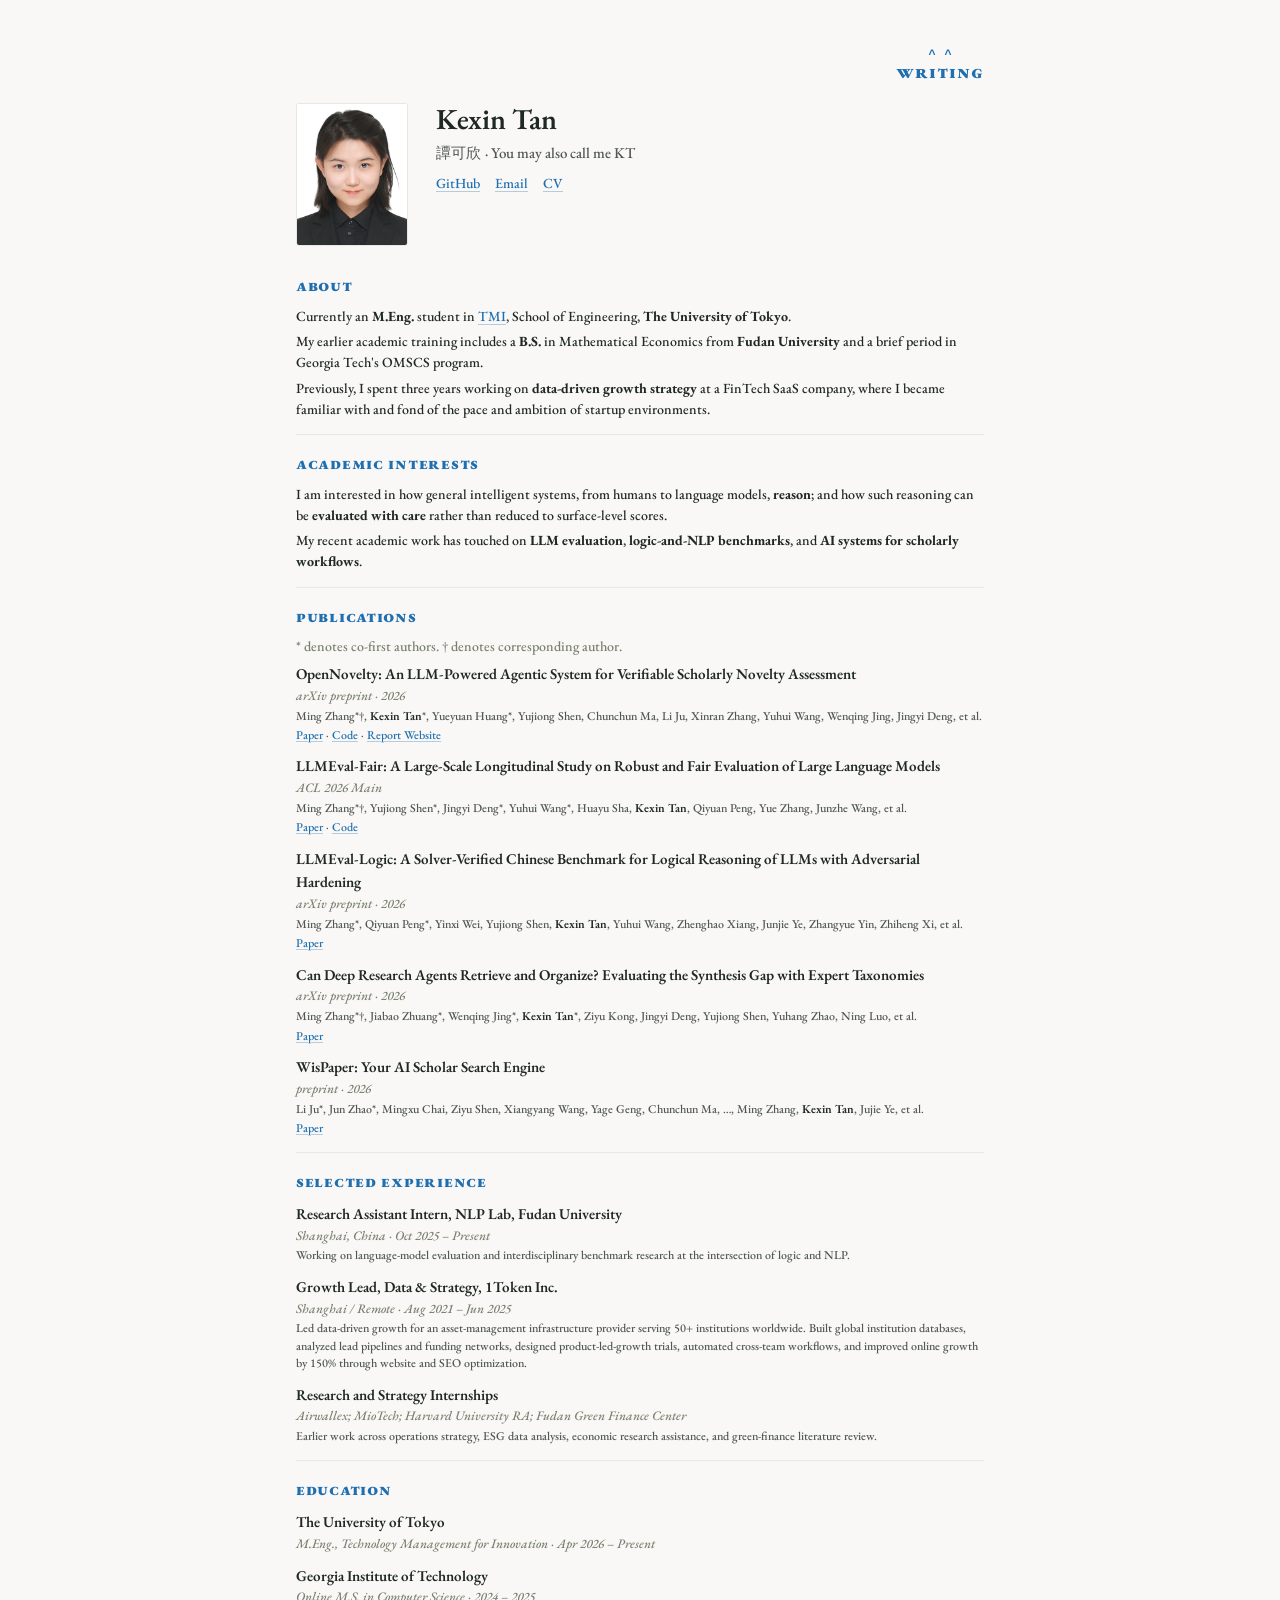
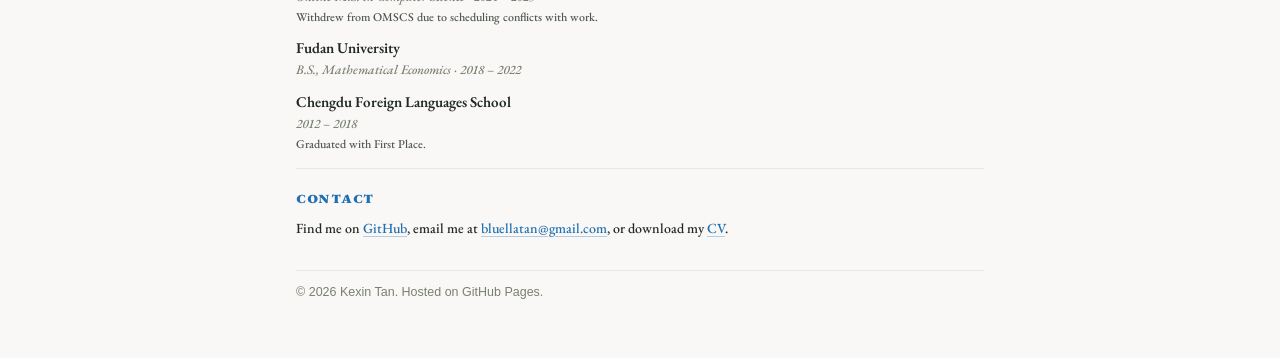
==== index.html @ 705fb898 "Add Markdown blog and refine homepage design" ====
<!DOCTYPE html>
<html lang="en">
<head>
  <meta charset="UTF-8" />
  <meta name="viewport" content="width=device-width, initial-scale=1.0" />
  <title>Kexin Tan</title>
  <meta name="description" content="Kexin Tan — Master's student in Technology Management for Innovation at The University of Tokyo. Interested in reasoning, evaluation, and academic workflows." />
  <meta name="author" content="Kexin Tan" />

  <link rel="icon" type="image/svg+xml" href="assets/favicon.svg" />

  <link rel="preconnect" href="https://fonts.googleapis.com" />
  <link rel="preconnect" href="https://fonts.gstatic.com" crossorigin />
  <link href="https://fonts.googleapis.com/css2?family=EB+Garamond:ital,wght@0,400;0,500;0,600;0,700;0,800;1,400;1,500&display=swap" rel="stylesheet" />

  <!-- Open Graph / Twitter -->
  <meta property="og:type" content="website" />
  <meta property="og:title" content="Kexin Tan" />
  <meta property="og:description" content="Master's student in Technology Management for Innovation at The University of Tokyo. Interested in reasoning, evaluation, and academic workflows." />
  <meta property="og:url" content="https://january-blue.github.io/" />
  <meta property="og:image" content="https://january-blue.github.io/assets/profile.png" />
  <meta name="twitter:card" content="summary" />
  <meta name="twitter:title" content="Kexin Tan" />
  <meta name="twitter:description" content="Master's student in Technology Management for Innovation at The University of Tokyo. Interested in reasoning, evaluation, and academic workflows." />
  <meta name="twitter:image" content="https://january-blue.github.io/assets/profile.png" />

  <link rel="stylesheet" href="style.css" />
</head>
<body>
  <main>

    <nav class="site-nav">
      <a href="blog/index.html" class="catnav" aria-label="Writing">
        <span class="catnav__ears" aria-hidden="true">^&ensp;^</span>
        <span class="catnav__word">Writing</span>
      </a>
    </nav>

    <!-- ===== Intro ===== -->
    <header class="intro">
      <img class="intro__avatar"
           src="assets/profile.png"
           alt="Portrait of Kexin Tan" />
      <div class="intro__body">
        <h1 class="intro__name">Kexin Tan</h1>
        <p class="intro__affiliation">
          <span class="intro__name-zh">譚可欣</span>
          <span class="intro__alias"> · You may also call me KT</span>
        </p>
        <p class="intro__contact small">
          <a href="https://github.com/january-blue" target="_blank" rel="noopener">GitHub</a>
          <a href="mailto:bluellatan@gmail.com">Email</a>
          <a href="files/cv.pdf">CV</a>
        </p>
      </div>
    </header>

    <!-- ===== About ===== -->
    <section id="about">
      <h2>About</h2>
      <p>
        Currently an <strong>M.Eng.</strong> student in
        <a href="https://www.tmi.t.u-tokyo.ac.jp/en/" target="_blank" rel="noopener">TMI</a>,
        School of Engineering, <strong>The University of Tokyo</strong>.
      </p>
      <p>
        My earlier academic training includes a <strong>B.S.</strong> in Mathematical Economics
        from <strong>Fudan University</strong>
        and a brief period in Georgia Tech's OMSCS program.
      </p>
      <p>
        Previously, I spent three years working on <strong>data-driven growth strategy</strong>
        at a FinTech SaaS company, where I became familiar with and fond of the
        pace and ambition of startup environments.
      </p>
    </section>

    <!-- ===== Academic Interests ===== -->
    <section id="research">
      <h2>Academic Interests</h2>
      <p>
        I am interested in how general intelligent systems, from humans to
        language models, <strong>reason</strong>; and how such reasoning can be
        <strong>evaluated with care</strong> rather than reduced to surface-level scores.
      </p>
      <p>
        My recent academic work has touched on <strong>LLM evaluation</strong>,
        <strong>logic-and-NLP benchmarks</strong>, and <strong>AI systems for
        scholarly workflows</strong>.
      </p>
    </section>

    <!-- ===== Publications ===== -->
    <section id="publications">
      <h2>Publications</h2>
      <p class="small muted">* denotes co-first authors. † denotes corresponding author.</p>

      <div class="entry">
        <span class="entry__title">
          OpenNovelty: An LLM-Powered Agentic System for Verifiable Scholarly Novelty Assessment
        </span>
        <span class="entry__meta">arXiv preprint &middot; 2026</span>
        <span class="entry__note">
          Ming Zhang*&dagger;, <span class="me">Kexin Tan</span>*, Yueyuan Huang*, Yujiong Shen, Chunchun Ma, Li Ju, Xinran Zhang, Yuhui Wang, Wenqing Jing, Jingyi Deng, et al.
        </span>
        <span class="entry__note small">
          <a href="https://arxiv.org/pdf/2601.01576" target="_blank" rel="noopener">Paper</a> &middot;
          <a href="https://github.com/january-blue/OpenNovelty" target="_blank" rel="noopener">Code</a> &middot;
          <a href="https://opennovelty.org/" target="_blank" rel="noopener">Report Website</a>
        </span>
      </div>

      <div class="entry">
        <span class="entry__title">
          LLMEval-Fair: A Large-Scale Longitudinal Study on Robust and Fair Evaluation of Large Language Models
        </span>
        <span class="entry__meta">ACL 2026 Main</span>
        <span class="entry__note">
          Ming Zhang*&dagger;, Yujiong Shen*, Jingyi Deng*, Yuhui Wang*, Huayu Sha, <span class="me">Kexin Tan</span>, Qiyuan Peng, Yue Zhang, Junzhe Wang, et al.
        </span>
        <span class="entry__note small">
          <a href="https://arxiv.org/pdf/2508.05452" target="_blank" rel="noopener">Paper</a> &middot;
          <a href="https://github.com/llmeval/LLMEval-Fair" target="_blank" rel="noopener">Code</a>
        </span>
      </div>

      <div class="entry">
        <span class="entry__title">
          LLMEval-Logic: A Solver-Verified Chinese Benchmark for Logical Reasoning of LLMs with Adversarial Hardening
        </span>
        <span class="entry__meta">arXiv preprint &middot; 2026</span>
        <span class="entry__note">
          Ming Zhang*, Qiyuan Peng*, Yinxi Wei, Yujiong Shen, <span class="me">Kexin Tan</span>, Yuhui Wang, Zhenghao Xiang, Junjie Ye, Zhangyue Yin, Zhiheng Xi, et al.
        </span>
        <span class="entry__note small">
          <a href="https://arxiv.org/pdf/2605.19597" target="_blank" rel="noopener">Paper</a>
        </span>
      </div>

      <div class="entry">
        <span class="entry__title">
          Can Deep Research Agents Retrieve and Organize? Evaluating the Synthesis Gap with Expert Taxonomies
        </span>
        <span class="entry__meta">arXiv preprint &middot; 2026</span>
        <span class="entry__note">
          Ming Zhang*&dagger;, Jiabao Zhuang*, Wenqing Jing*, <span class="me">Kexin Tan</span>*, Ziyu Kong, Jingyi Deng, Yujiong Shen, Yuhang Zhao, Ning Luo, et al.
        </span>
        <span class="entry__note small">
          <a href="https://arxiv.org/pdf/2601.12369" target="_blank" rel="noopener">Paper</a>
        </span>
      </div>

      <div class="entry">
        <span class="entry__title">
          WisPaper: Your AI Scholar Search Engine
        </span>
        <span class="entry__meta">preprint &middot; 2026</span>
        <span class="entry__note">
          Li Ju*, Jun Zhao*, Mingxu Chai, Ziyu Shen, Xiangyang Wang, Yage Geng, Chunchun Ma, &hellip;, Ming Zhang, <span class="me">Kexin Tan</span>, Jujie Ye, et al.
        </span>
        <span class="entry__note small">
          <a href="https://arxiv.org/pdf/2512.06879" target="_blank" rel="noopener">Paper</a>
        </span>
      </div>
    </section>

    <!-- ===== Experience ===== -->
    <section id="experience">
      <h2>Selected Experience</h2>

      <div class="entry">
        <span class="entry__title">Research Assistant Intern, NLP Lab, Fudan University</span>
        <span class="entry__meta">Shanghai, China &middot; Oct 2025 – Present</span>
        <span class="entry__note">
          Working on language-model evaluation and interdisciplinary benchmark
          research at the intersection of logic and NLP.
        </span>
      </div>

      <div class="entry">
        <span class="entry__title">Growth Lead, Data &amp; Strategy, 1Token Inc.</span>
        <span class="entry__meta">Shanghai / Remote &middot; Aug 2021 – Jun 2025</span>
        <span class="entry__note">
          Led data-driven growth for an asset-management infrastructure
          provider serving 50+ institutions worldwide. Built global institution
          databases, analyzed lead pipelines and funding networks, designed
          product-led-growth trials, automated cross-team workflows, and
          improved online growth by 150% through website and SEO optimization.
        </span>
      </div>

      <div class="entry">
        <span class="entry__title">Research and Strategy Internships</span>
        <span class="entry__meta">Airwallex; MioTech; Harvard University RA; Fudan Green Finance Center</span>
        <span class="entry__note">
          Earlier work across operations strategy, ESG data analysis, economic
          research assistance, and green-finance literature review.
        </span>
      </div>
    </section>

    <!-- ===== Education ===== -->
    <section id="education">
      <h2>Education</h2>

      <div class="entry">
        <span class="entry__title">The University of Tokyo</span>
        <span class="entry__meta">M.Eng., Technology Management for Innovation · Apr 2026 – Present</span>
      </div>

      <div class="entry">
        <span class="entry__title">Georgia Institute of Technology</span>
        <span class="entry__meta">Online M.S. in Computer Science · 2024 – 2025</span>
        <span class="entry__note">
          Withdrew from OMSCS due to scheduling conflicts with work.
        </span>
      </div>

      <div class="entry">
        <span class="entry__title">Fudan University</span>
        <span class="entry__meta">B.S., Mathematical Economics · 2018 – 2022</span>
      </div>

      <div class="entry">
        <span class="entry__title">Chengdu Foreign Languages School</span>
        <span class="entry__meta">2012 – 2018</span>
        <span class="entry__note">Graduated with First Place.</span>
      </div>
    </section>

    <!-- ===== Contact ===== -->
    <section id="contact">
      <h2>Contact</h2>
      <p class="small">
        Find me on
        <a href="https://github.com/january-blue" target="_blank" rel="noopener">GitHub</a>,
        email me at <a href="mailto:bluellatan@gmail.com">bluellatan@gmail.com</a>,
        or download my <a href="files/cv.pdf">CV</a>.
      </p>
    </section>

    <footer>
      &copy; <span id="year">2026</span> Kexin Tan. Hosted on GitHub Pages.
    </footer>

  </main>
  <script>
    document.getElementById("year").textContent = new Date().getFullYear();
  </script>
</body>
</html>
---- style.css ----
/* =========================================================
   Kexin Tan — minimal academic homepage
   ========================================================= */

:root {
  --bg:           #f9f8f6;   /* soft warm white, no green cast */
  --bg-soft:      #f0efe9;
  --rule:         #e8e7e1;
  --text:         #1f2823;   /* deep ink-green */
  --text-soft:    #4f574f;
  --text-muted:   #79806f;
  --link:         #1f6fb0;   /* vivid ocean blue */
  --link-hover:   #2f88cf;
  --link-underline: rgba(31, 111, 176, 0.32);

  --content-width: 768px;
  --serif:  "EB Garamond", "Iowan Old Style", "Palatino Linotype", Palatino,
            "Book Antiqua", "Noto Serif SC", "Source Han Serif SC", "Songti SC",
            STSong, "Microsoft YaHei", Georgia, "Times New Roman", Times, serif;
  --kai:    "Kaiti SC", KaiTi, STKaiti, "BiauKai", Georgia,
            "Palatino Linotype", serif;
  --sans:   -apple-system, BlinkMacSystemFont, "Segoe UI", Roboto,
            "Helvetica Neue", Arial, sans-serif;
}

* { box-sizing: border-box; }

html, body {
  margin: 0;
  padding: 0;
  background: var(--bg);
  color: var(--text);
  font-family: var(--serif);
  font-size: 16px;
  font-weight: 500;
  line-height: 1.48;
  text-rendering: optimizeLegibility;
}

main {
  max-width: var(--content-width);
  margin: 0 auto;
  padding: 48px clamp(24px, 5vw, 40px) 56px;
}

/* ---------- Header / intro card ---------- */

.intro {
  display: flex;
  align-items: flex-start;
  gap: 28px;
  margin-bottom: 22px;
}

.intro__avatar {
  flex: 0 0 auto;
  width: 112px;
  height: auto;
  border-radius: 3px;
  background: var(--bg-soft);
  border: 1px solid var(--rule);
  display: block;
}

.intro__body {
  flex: 1 1 auto;
  min-width: 0;
}

.intro__name {
  font-family: var(--serif);
  font-size: 29px;
  font-weight: 600;
  letter-spacing: -0.01em;
  line-height: 1.15;
  margin: 0 0 7px;
  color: var(--text);
}

.intro__affiliation {
  margin: 0 0 3px;
  color: var(--text-soft);
  font-family: var(--kai);
  font-size: 15px;
  line-height: 1.35;
}

.intro__affiliation .org {
  font-style: normal;
}

.intro__name-zh {
  font-family: var(--kai);
}

.intro__alias {
  font-family: var(--serif);
}

.intro__contact {
  margin-top: 10px;
  font-size: 13.5px;
  color: var(--text-soft);
}

.intro__contact a {
  margin-right: 12px;
}

/* ---------- Sections ---------- */

section {
  padding-top: 15px;
  margin-top: 15px;
  border-top: 1px solid var(--rule);
}

section:first-of-type {
  border-top: none;
  margin-top: 4px;
  padding-top: 4px;
}

h2 {
  font-family: var(--serif);
  font-size: 18px;
  font-weight: 800;
  font-variant-caps: all-small-caps;
  letter-spacing: 0.04em;
  margin: 0 0 7px;
  color: var(--link);
}

p {
  margin: 0 0 5px;
}

#about p,
#research p {
  font-size: 14px;
  font-weight: 500;
}

#about strong,
#research strong {
  font-weight: 700;
  color: var(--text);
}

ul {
  margin: 0 0 2px;
  padding-left: 20px;
}

li {
  margin-bottom: 3px;
}

.muted { color: var(--text-muted); }
.small { font-size: 14px; }
.me    { color: var(--text); font-weight: 600; }

/* ---------- Education / project items ---------- */

.entry {
  margin-bottom: 10px;
}

.entry:last-child {
  margin-bottom: 0;
}

.entry__title {
  font-size: 15px;
  font-weight: 600;
  color: var(--text);
}

.entry__meta {
  display: block;
  color: var(--text-muted);
  font-size: 13px;
  font-style: italic;
  margin-top: 1px;
  line-height: 1.45;
}

.entry__note {
  display: block;
  color: var(--text-soft);
  font-size: 12px;
  line-height: 1.45;
  margin-top: 2px;
}

/* ---------- Links ---------- */

a {
  color: var(--link);
  text-decoration: underline;
  text-decoration-color: var(--link-underline);
  text-decoration-thickness: 1px;
  text-underline-offset: 0.18em;
  transition: color 0.15s ease, text-decoration-color 0.15s ease;
}

a:hover,
a:focus {
  color: var(--link-hover);
  text-decoration-color: var(--link-hover);
}

/* ---------- Footer ---------- */

footer {
  margin-top: 32px;
  padding-top: 12px;
  border-top: 1px solid var(--rule);
  font-size: 12.5px;
  color: var(--text-muted);
  text-align: left;
  font-family: var(--sans);
}

/* ---------- Navigation (distinct from personal links) ---------- */

.site-nav {
  text-align: right;
  margin-bottom: 18px;
}

/* cute "Writing" nav with cat ears */
.catnav {
  display: inline-block;
  text-align: center;
  line-height: 1;
  color: var(--link);
  text-decoration: none;
}

.catnav__ears {
  display: block;
  font-family: var(--sans);
  font-size: 12px;
  font-weight: 700;
  letter-spacing: 0.12em;
  padding-left: 0.12em;
  margin-bottom: 1px;
  color: var(--link);
}

.catnav__word {
  display: block;
  font-family: var(--serif);
  font-size: 20px;
  font-weight: 800;
  font-variant-caps: all-small-caps;
  letter-spacing: 0.05em;
  color: var(--link);
}

.catnav__arrow {
  display: inline-block;
  font-size: 0.8em;
  transition: transform 0.15s ease;
}

.catnav:hover .catnav__arrow,
.catnav:focus .catnav__arrow {
  transform: translateX(-3px);
}

.catnav:hover,
.catnav:focus {
  color: var(--link-hover);
}

.catnav:hover .catnav__ears,
.catnav:hover .catnav__word,
.catnav:focus .catnav__ears,
.catnav:focus .catnav__word {
  color: var(--link-hover);
}

.blog-nav {
  margin-bottom: 18px;
}

/* ---------- Blog: list page ---------- */

.blog-head {
  margin-bottom: 22px;
}

.blog-title {
  font-family: var(--serif);
  font-size: 29px;
  font-weight: 700;
  letter-spacing: -0.01em;
  line-height: 1.15;
  margin: 0 0 6px;
  color: var(--text);
}

.post-list {
  list-style: none;
  margin: 0;
  padding: 0;
}

.post-item {
  display: block;
  padding: 16px 0;
  border-top: 1px solid var(--rule);
}

.post-item:first-child {
  border-top: none;
  padding-top: 2px;
}

.post-item__title {
  display: block;
  font-size: 18px;
  font-weight: 600;
  line-height: 1.3;
}

.post-item__date {
  display: block;
  color: var(--text-muted);
  font-size: 13px;
  font-style: italic;
  margin-top: 3px;
}

.post-item__summary {
  display: block;
  color: var(--text-soft);
  font-size: 14px;
  line-height: 1.45;
  margin-top: 4px;
}

/* ---------- Blog: single post ---------- */

.post-head {
  margin-bottom: 22px;
}

.post-title {
  font-family: var(--serif);
  font-size: 27px;
  font-weight: 700;
  letter-spacing: -0.01em;
  line-height: 1.2;
  margin: 0 0 6px;
  color: var(--text);
}

.post-date {
  margin: 0;
}

.prose {
  font-size: 16px;
  line-height: 1.62;
  color: var(--text);
}

.prose > :first-child { margin-top: 0; }

.prose p {
  margin: 0 0 14px;
}

.prose h2 {
  font-family: var(--serif);
  font-size: 20px;
  font-weight: 700;
  font-variant-caps: normal;
  text-transform: none;
  letter-spacing: -0.01em;
  color: var(--text);
  margin: 28px 0 10px;
}

.prose h3 {
  font-family: var(--serif);
  font-size: 17px;
  font-weight: 700;
  color: var(--text);
  margin: 22px 0 8px;
}

.prose ul,
.prose ol {
  margin: 0 0 14px;
  padding-left: 22px;
}

.prose li {
  margin-bottom: 5px;
}

.prose blockquote {
  margin: 0 0 14px;
  padding: 2px 0 2px 16px;
  border-left: 2px solid var(--link);
  color: var(--text-soft);
  font-style: italic;
}

.prose code {
  font-family: ui-monospace, SFMono-Regular, "SF Mono", Menlo, Consolas, monospace;
  font-size: 0.86em;
  background: var(--bg-soft);
  border: 1px solid var(--rule);
  border-radius: 4px;
  padding: 0.1em 0.35em;
}

.prose pre {
  background: var(--bg-soft);
  border: 1px solid var(--rule);
  border-radius: 6px;
  padding: 14px 16px;
  overflow-x: auto;
  margin: 0 0 14px;
}

.prose pre code {
  background: none;
  border: none;
  padding: 0;
  font-size: 13.5px;
}

.prose img {
  max-width: 100%;
  height: auto;
  border-radius: 3px;
}

.prose hr {
  border: none;
  border-top: 1px solid var(--rule);
  margin: 26px 0;
}

/* ---------- Responsive ---------- */

@media (max-width: 600px) {
  main {
    padding: 32px 22px 48px;
  }

  .intro {
    flex-direction: column;
    align-items: flex-start;
    text-align: left;
    gap: 14px;
  }

  .intro__avatar {
    width: 96px;
    height: auto;
  }

  .intro__name {
    font-size: 23px;
  }

  .intro__contact a {
    margin-right: 10px;
  }
}
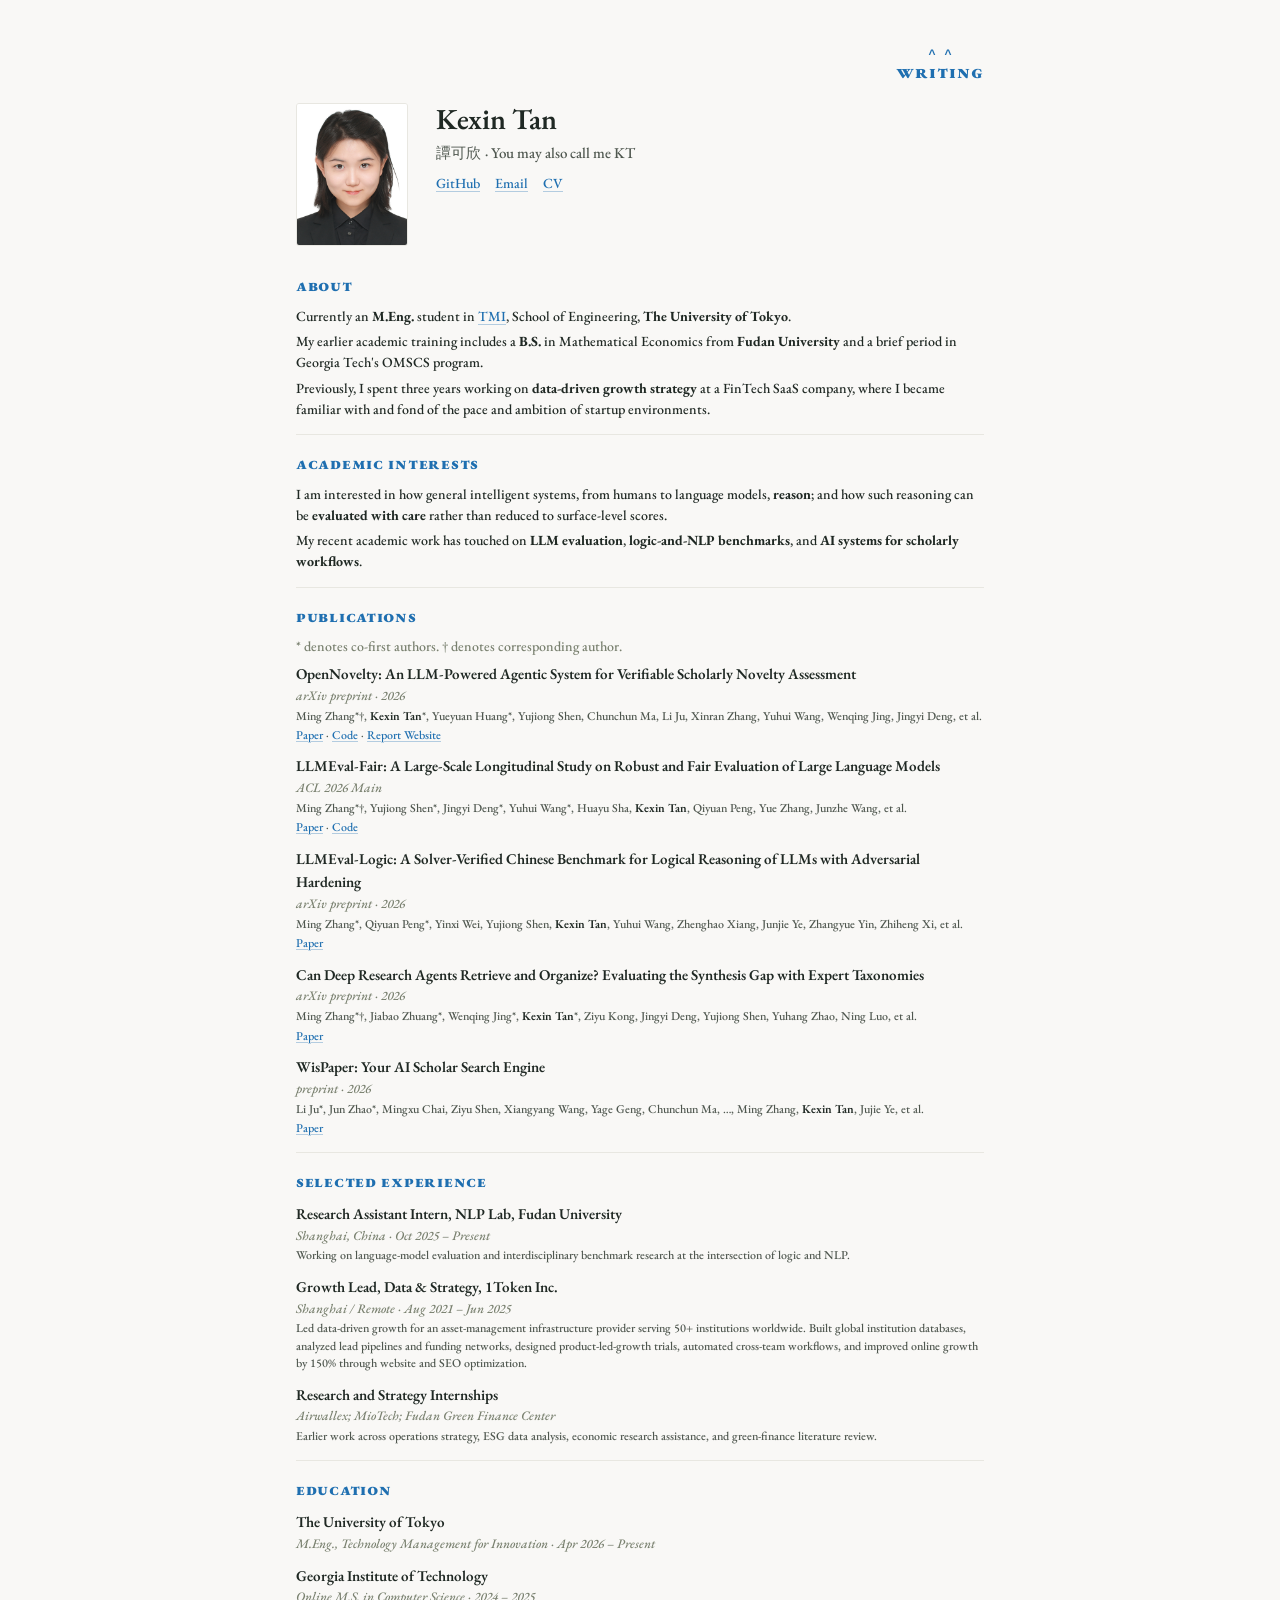
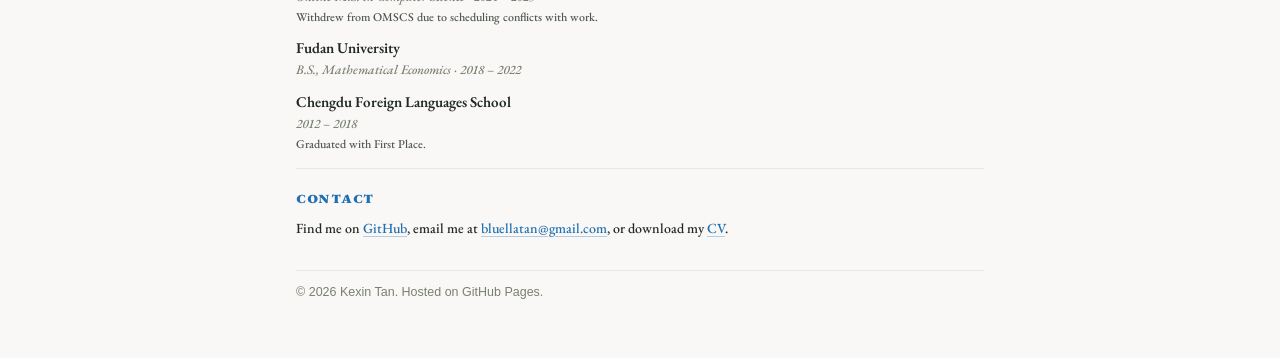
==== commit 28b59c54: "update details" ====
--- a/index.html
+++ b/index.html
@@ -191,7 +191,7 @@
 
       <div class="entry">
         <span class="entry__title">Research and Strategy Internships</span>
-        <span class="entry__meta">Airwallex; MioTech; Harvard University RA; Fudan Green Finance Center</span>
+        <span class="entry__meta">Airwallex; MioTech; Fudan Green Finance Center</span>
         <span class="entry__note">
           Earlier work across operations strategy, ESG data analysis, economic
           research assistance, and green-finance literature review.
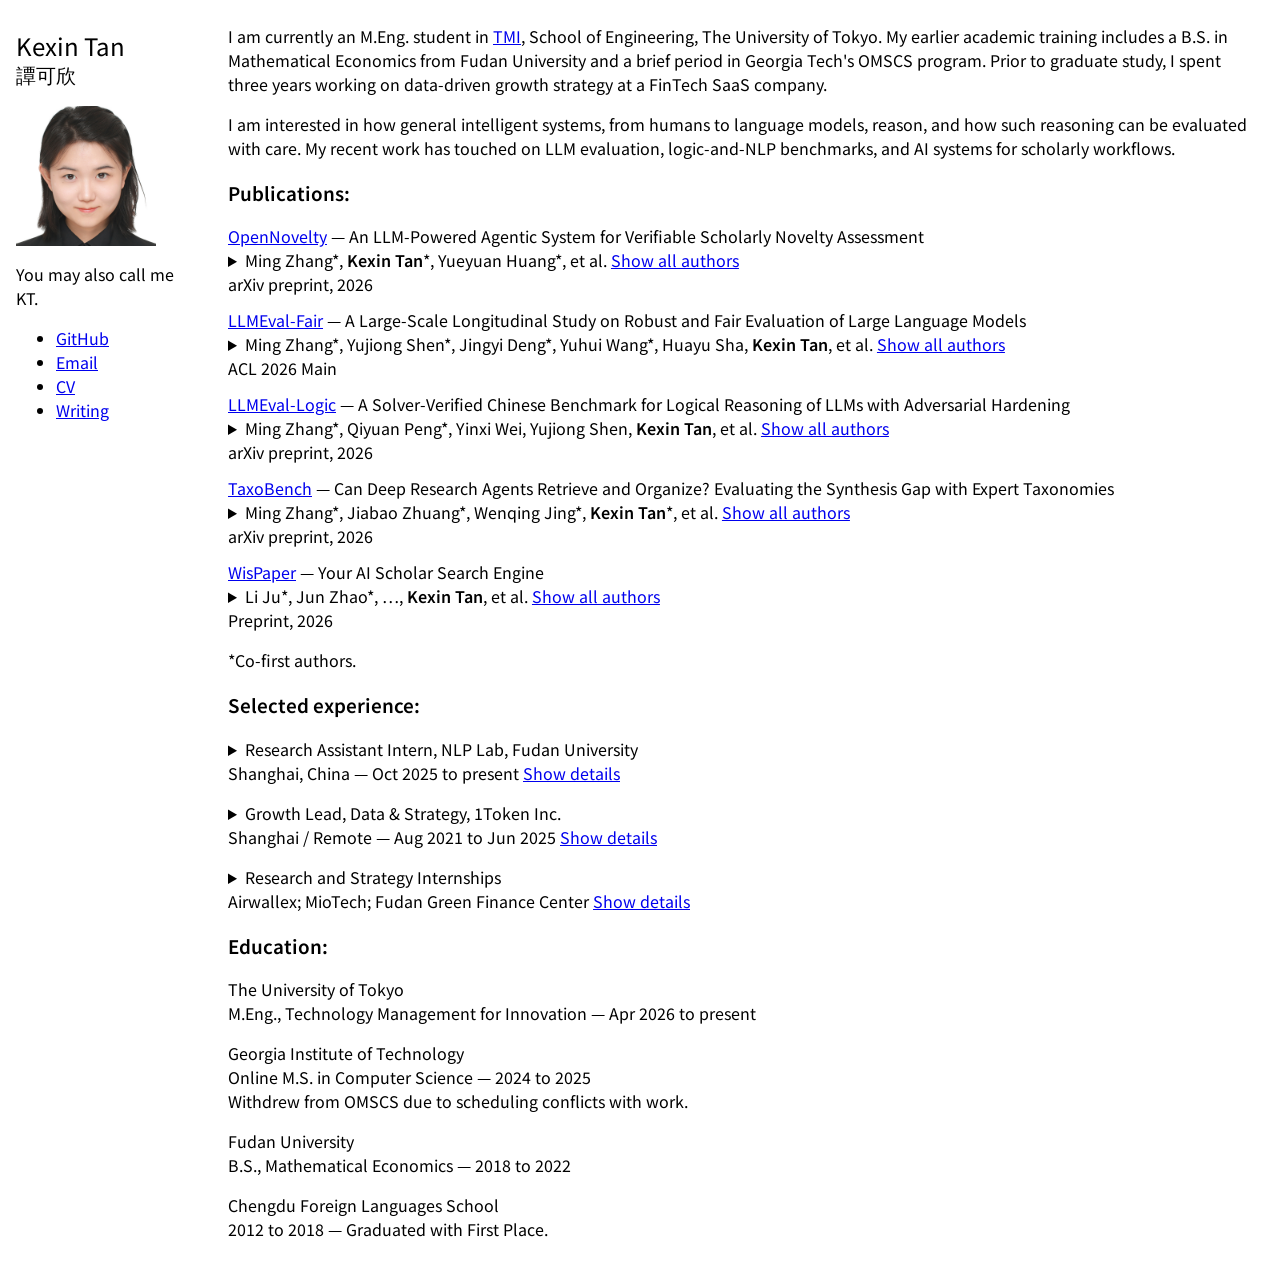
==== commit 7221bc82: "Initial website" ====
--- a/index.html
+++ b/index.html
@@ -3,249 +3,149 @@
 <head>
   <meta charset="UTF-8" />
   <meta name="viewport" content="width=device-width, initial-scale=1.0" />
-  <title>Kexin Tan</title>
+  <title>Kexin Tan's Homepage</title>
   <meta name="description" content="Kexin Tan — Master's student in Technology Management for Innovation at The University of Tokyo. Interested in reasoning, evaluation, and academic workflows." />
   <meta name="author" content="Kexin Tan" />
 
-  <link rel="icon" type="image/svg+xml" href="assets/favicon.svg" />
-
+  <link rel="icon" type="image/svg+xml" href="assets/favicon.svg?v=5" />
   <link rel="preconnect" href="https://fonts.googleapis.com" />
   <link rel="preconnect" href="https://fonts.gstatic.com" crossorigin />
-  <link href="https://fonts.googleapis.com/css2?family=EB+Garamond:ital,wght@0,400;0,500;0,600;0,700;0,800;1,400;1,500&display=swap" rel="stylesheet" />
+  <link href="https://fonts.googleapis.com/css2?family=Noto+Sans+SC:wght@400;500;600;700&display=swap" rel="stylesheet" />
 
-  <!-- Open Graph / Twitter -->
   <meta property="og:type" content="website" />
-  <meta property="og:title" content="Kexin Tan" />
+  <meta property="og:title" content="Kexin Tan's Homepage" />
   <meta property="og:description" content="Master's student in Technology Management for Innovation at The University of Tokyo. Interested in reasoning, evaluation, and academic workflows." />
   <meta property="og:url" content="https://january-blue.github.io/" />
   <meta property="og:image" content="https://january-blue.github.io/assets/profile.png" />
   <meta name="twitter:card" content="summary" />
-  <meta name="twitter:title" content="Kexin Tan" />
+  <meta name="twitter:title" content="Kexin Tan's Homepage" />
   <meta name="twitter:description" content="Master's student in Technology Management for Innovation at The University of Tokyo. Interested in reasoning, evaluation, and academic workflows." />
   <meta name="twitter:image" content="https://january-blue.github.io/assets/profile.png" />
 
   <link rel="stylesheet" href="style.css" />
 </head>
 <body>
-  <main>
 
-    <nav class="site-nav">
-      <a href="blog/index.html" class="catnav" aria-label="Writing">
-        <span class="catnav__ears" aria-hidden="true">^&ensp;^</span>
-        <span class="catnav__word">Writing</span>
-      </a>
-    </nav>
+  <div class="page-shell">
+    <aside class="profile">
+      <h1>Kexin Tan</h1>
+      <div class="name-zh" lang="zh-Hant">譚可欣</div>
+      <img class="profile-photo" src="assets/profile.png" alt="Portrait of Kexin Tan" />
+      <p>You may also call me KT.</p>
+      <ul>
+        <li><a href="https://github.com/january-blue" target="_blank" rel="noopener">GitHub</a></li>
+        <li><a href="mailto:bluellatan@gmail.com">Email</a></li>
+        <li><a href="files/cv.pdf">CV</a></li>
+        <li><a href="blog/index.html">Writing</a></li>
+      </ul>
+    </aside>
 
-    <!-- ===== Intro ===== -->
-    <header class="intro">
-      <img class="intro__avatar"
-           src="assets/profile.png"
-           alt="Portrait of Kexin Tan" />
-      <div class="intro__body">
-        <h1 class="intro__name">Kexin Tan</h1>
-        <p class="intro__affiliation">
-          <span class="intro__name-zh">譚可欣</span>
-          <span class="intro__alias"> · You may also call me KT</span>
-        </p>
-        <p class="intro__contact small">
-          <a href="https://github.com/january-blue" target="_blank" rel="noopener">GitHub</a>
-          <a href="mailto:bluellatan@gmail.com">Email</a>
-          <a href="files/cv.pdf">CV</a>
-        </p>
-      </div>
-    </header>
-
-    <!-- ===== About ===== -->
-    <section id="about">
-      <h2>About</h2>
+    <main class="content">
       <p>
-        Currently an <strong>M.Eng.</strong> student in
+        I am currently an <strong>M.Eng.</strong> student in
         <a href="https://www.tmi.t.u-tokyo.ac.jp/en/" target="_blank" rel="noopener">TMI</a>,
         School of Engineering, <strong>The University of Tokyo</strong>.
+        My earlier academic training includes a <strong>B.S.</strong> in Mathematical Economics
+        from <strong>Fudan University</strong> and a brief period in Georgia Tech's OMSCS program.
+        Prior to graduate study, I spent three years working on <strong>data-driven growth strategy</strong>
+        at a FinTech SaaS company.
       </p>
+
       <p>
-        My earlier academic training includes a <strong>B.S.</strong> in Mathematical Economics
-        from <strong>Fudan University</strong>
-        and a brief period in Georgia Tech's OMSCS program.
+        I am interested in how general intelligent systems, from humans to language models,
+        <strong>reason</strong>, and how such reasoning can be <strong>evaluated with care</strong>.
+        My recent work has touched on <strong>LLM evaluation</strong>,
+        <strong>logic-and-NLP benchmarks</strong>, and
+        <strong>AI systems for scholarly workflows</strong>.
       </p>
-      <p>
-        Previously, I spent three years working on <strong>data-driven growth strategy</strong>
-        at a FinTech SaaS company, where I became familiar with and fond of the
-        pace and ambition of startup environments.
-      </p>
-    </section>
 
-    <!-- ===== Academic Interests ===== -->
-    <section id="research">
-      <h2>Academic Interests</h2>
-      <p>
-        I am interested in how general intelligent systems, from humans to
-        language models, <strong>reason</strong>; and how such reasoning can be
-        <strong>evaluated with care</strong> rather than reduced to surface-level scores.
-      </p>
-      <p>
-        My recent academic work has touched on <strong>LLM evaluation</strong>,
-        <strong>logic-and-NLP benchmarks</strong>, and <strong>AI systems for
-        scholarly workflows</strong>.
-      </p>
-    </section>
+      <h3>Publications:</h3>
 
-    <!-- ===== Publications ===== -->
-    <section id="publications">
-      <h2>Publications</h2>
-      <p class="small muted">* denotes co-first authors. † denotes corresponding author.</p>
-
-      <div class="entry">
-        <span class="entry__title">
-          OpenNovelty: An LLM-Powered Agentic System for Verifiable Scholarly Novelty Assessment
-        </span>
-        <span class="entry__meta">arXiv preprint &middot; 2026</span>
-        <span class="entry__note">
-          Ming Zhang*&dagger;, <span class="me">Kexin Tan</span>*, Yueyuan Huang*, Yujiong Shen, Chunchun Ma, Li Ju, Xinran Zhang, Yuhui Wang, Wenqing Jing, Jingyi Deng, et al.
-        </span>
-        <span class="entry__note small">
-          <a href="https://arxiv.org/pdf/2601.01576" target="_blank" rel="noopener">Paper</a> &middot;
-          <a href="https://github.com/january-blue/OpenNovelty" target="_blank" rel="noopener">Code</a> &middot;
-          <a href="https://opennovelty.org/" target="_blank" rel="noopener">Report Website</a>
-        </span>
+      <div class="publication">
+        <div><a href="https://arxiv.org/pdf/2601.01576" target="_blank" rel="noopener">OpenNovelty</a> — An LLM-Powered Agentic System for Verifiable Scholarly Novelty Assessment</div>
+        <details class="authors">
+          <summary>Ming Zhang*, <strong class="me">Kexin Tan</strong>*, Yueyuan Huang*, et al. <span class="author-toggle"></span></summary>
+          <div>Ming Zhang*, <strong class="me">Kexin Tan</strong>*, Yueyuan Huang*, Yujiong Shen, Chunchun Ma, Li Ju, Xinran Zhang, Yuhui Wang, Wenqing Jing, Jingyi Deng, Huayu Sha, Binze Hu, Jingqi Tong, Changhao Jiang, Yage Geng, Yuankai Ying, Yue Zhang, Zhangyue Yin, Zhiheng Xi, Shihan Dou, Tao Gui, Qi Zhang, Xuanjing Huang</div>
+        </details>
+        <div>arXiv preprint, 2026</div>
       </div>
 
-      <div class="entry">
-        <span class="entry__title">
-          LLMEval-Fair: A Large-Scale Longitudinal Study on Robust and Fair Evaluation of Large Language Models
-        </span>
-        <span class="entry__meta">ACL 2026 Main</span>
-        <span class="entry__note">
-          Ming Zhang*&dagger;, Yujiong Shen*, Jingyi Deng*, Yuhui Wang*, Huayu Sha, <span class="me">Kexin Tan</span>, Qiyuan Peng, Yue Zhang, Junzhe Wang, et al.
-        </span>
-        <span class="entry__note small">
-          <a href="https://arxiv.org/pdf/2508.05452" target="_blank" rel="noopener">Paper</a> &middot;
-          <a href="https://github.com/llmeval/LLMEval-Fair" target="_blank" rel="noopener">Code</a>
-        </span>
+      <div class="publication">
+        <div><a href="https://arxiv.org/pdf/2508.05452" target="_blank" rel="noopener">LLMEval-Fair</a> — A Large-Scale Longitudinal Study on Robust and Fair Evaluation of Large Language Models</div>
+        <details class="authors">
+          <summary>Ming Zhang*, Yujiong Shen*, Jingyi Deng*, Yuhui Wang*, Huayu Sha, <strong class="me">Kexin Tan</strong>, et al. <span class="author-toggle"></span></summary>
+          <div>Ming Zhang*, Yujiong Shen*, Jingyi Deng*, Yuhui Wang*, Huayu Sha, <strong class="me">Kexin Tan</strong>, Qiyuan Peng, Yue Zhang, Junzhe Wang, Shichun Liu, Yueyuan Huang, Jingqi Tong, Changhao Jiang, Yilong Wu, Zhihao Zhang, Mingqi Wu, Mingxu Chai, Zhiheng Xi, Shihan Dou, Tao Gui, Qi Zhang, Xuanjing Huang</div>
+        </details>
+        <div>ACL 2026 Main</div>
       </div>
 
-      <div class="entry">
-        <span class="entry__title">
-          LLMEval-Logic: A Solver-Verified Chinese Benchmark for Logical Reasoning of LLMs with Adversarial Hardening
-        </span>
-        <span class="entry__meta">arXiv preprint &middot; 2026</span>
-        <span class="entry__note">
-          Ming Zhang*, Qiyuan Peng*, Yinxi Wei, Yujiong Shen, <span class="me">Kexin Tan</span>, Yuhui Wang, Zhenghao Xiang, Junjie Ye, Zhangyue Yin, Zhiheng Xi, et al.
-        </span>
-        <span class="entry__note small">
-          <a href="https://arxiv.org/pdf/2605.19597" target="_blank" rel="noopener">Paper</a>
-        </span>
+      <div class="publication">
+        <div><a href="https://arxiv.org/pdf/2605.19597" target="_blank" rel="noopener">LLMEval-Logic</a> — A Solver-Verified Chinese Benchmark for Logical Reasoning of LLMs with Adversarial Hardening</div>
+        <details class="authors">
+          <summary>Ming Zhang*, Qiyuan Peng*, Yinxi Wei, Yujiong Shen, <strong class="me">Kexin Tan</strong>, et al. <span class="author-toggle"></span></summary>
+          <div>Ming Zhang*, Qiyuan Peng*, Yinxi Wei, Yujiong Shen, <strong class="me">Kexin Tan</strong>, Yuhui Wang, Zhenghao Xiang, Junjie Ye, Zhangyue Yin, Zhiheng Xi, Shihan Dou, Tao Gui, Maxm Pan, Ruizhi Yang, Qi Zhang, Xuanjing Huang</div>
+        </details>
+        <div>arXiv preprint, 2026</div>
       </div>
 
-      <div class="entry">
-        <span class="entry__title">
-          Can Deep Research Agents Retrieve and Organize? Evaluating the Synthesis Gap with Expert Taxonomies
-        </span>
-        <span class="entry__meta">arXiv preprint &middot; 2026</span>
-        <span class="entry__note">
-          Ming Zhang*&dagger;, Jiabao Zhuang*, Wenqing Jing*, <span class="me">Kexin Tan</span>*, Ziyu Kong, Jingyi Deng, Yujiong Shen, Yuhang Zhao, Ning Luo, et al.
-        </span>
-        <span class="entry__note small">
-          <a href="https://arxiv.org/pdf/2601.12369" target="_blank" rel="noopener">Paper</a>
-        </span>
+      <div class="publication">
+        <div><a href="https://arxiv.org/pdf/2601.12369" target="_blank" rel="noopener">TaxoBench</a> — Can Deep Research Agents Retrieve and Organize? Evaluating the Synthesis Gap with Expert Taxonomies</div>
+        <details class="authors">
+          <summary>Ming Zhang*, Jiabao Zhuang*, Wenqing Jing*, <strong class="me">Kexin Tan</strong>*, et al. <span class="author-toggle"></span></summary>
+          <div>Ming Zhang*, Jiabao Zhuang*, Wenqing Jing*, <strong class="me">Kexin Tan</strong>*, Ziyu Kong, Jingyi Deng, Yujiong Shen, Yuhui Wang, Zhenghao Xiang, Qiyuan Peng, Yuhang Zhao, Ning Luo, Renzhe Zheng, Jiahui Lin, Mingqi Wu, Long Ma, Shihan Dou, Maxm Pan, Tao Gui, Qi Zhang, Xuanjing Huang</div>
+        </details>
+        <div>arXiv preprint, 2026</div>
       </div>
 
-      <div class="entry">
-        <span class="entry__title">
-          WisPaper: Your AI Scholar Search Engine
-        </span>
-        <span class="entry__meta">preprint &middot; 2026</span>
-        <span class="entry__note">
-          Li Ju*, Jun Zhao*, Mingxu Chai, Ziyu Shen, Xiangyang Wang, Yage Geng, Chunchun Ma, &hellip;, Ming Zhang, <span class="me">Kexin Tan</span>, Jujie Ye, et al.
-        </span>
-        <span class="entry__note small">
-          <a href="https://arxiv.org/pdf/2512.06879" target="_blank" rel="noopener">Paper</a>
-        </span>
-      </div>
-    </section>
-
-    <!-- ===== Experience ===== -->
-    <section id="experience">
-      <h2>Selected Experience</h2>
-
-      <div class="entry">
-        <span class="entry__title">Research Assistant Intern, NLP Lab, Fudan University</span>
-        <span class="entry__meta">Shanghai, China &middot; Oct 2025 – Present</span>
-        <span class="entry__note">
-          Working on language-model evaluation and interdisciplinary benchmark
-          research at the intersection of logic and NLP.
-        </span>
+      <div class="publication">
+        <div><a href="https://arxiv.org/pdf/2512.06879" target="_blank" rel="noopener">WisPaper</a> — Your AI Scholar Search Engine</div>
+        <details class="authors">
+          <summary>Li Ju*, Jun Zhao*, &hellip;, <strong class="me">Kexin Tan</strong>, et al. <span class="author-toggle"></span></summary>
+          <div>Li Ju*, Jun Zhao*, Mingxu Chai, Ziyu Shen, Xiangyang Wang, Yage Geng, Chunchun Ma, Hao Peng, Guangbin Li, Tao Li, Chengyong Liao, Fu Wang, Xiaolong Wang, Junshen Chen, Rui Gong, Shijia Liang, Feiyan Li, Ming Zhang, <strong class="me">Kexin Tan</strong>, Junjie Ye, Zhiheng Xi, Shihan Dou, Tao Gui, Yuankai Ying, Yang Shi, Yue Zhang, Qi Zhang</div>
+        </details>
+        <div>Preprint, 2026</div>
       </div>
 
-      <div class="entry">
-        <span class="entry__title">Growth Lead, Data &amp; Strategy, 1Token Inc.</span>
-        <span class="entry__meta">Shanghai / Remote &middot; Aug 2021 – Jun 2025</span>
-        <span class="entry__note">
-          Led data-driven growth for an asset-management infrastructure
-          provider serving 50+ institutions worldwide. Built global institution
-          databases, analyzed lead pipelines and funding networks, designed
-          product-led-growth trials, automated cross-team workflows, and
-          improved online growth by 150% through website and SEO optimization.
-        </span>
-      </div>
+      <p>*Co-first authors.</p>
 
-      <div class="entry">
-        <span class="entry__title">Research and Strategy Internships</span>
-        <span class="entry__meta">Airwallex; MioTech; Fudan Green Finance Center</span>
-        <span class="entry__note">
-          Earlier work across operations strategy, ESG data analysis, economic
-          research assistance, and green-finance literature review.
-        </span>
-      </div>
-    </section>
+      <h3>Selected experience:</h3>
 
-    <!-- ===== Education ===== -->
-    <section id="education">
-      <h2>Education</h2>
+      <details class="experience">
+        <summary>
+          <strong>Research Assistant Intern, NLP Lab, Fudan University</strong><br />
+          Shanghai, China — Oct 2025 to present <span class="experience-toggle"></span>
+        </summary>
+        <div>Working on language-model evaluation and interdisciplinary benchmark research at the intersection of logic and NLP.</div>
+      </details>
 
-      <div class="entry">
-        <span class="entry__title">The University of Tokyo</span>
-        <span class="entry__meta">M.Eng., Technology Management for Innovation · Apr 2026 – Present</span>
-      </div>
+      <details class="experience">
+        <summary>
+          <strong>Growth Lead, Data &amp; Strategy, 1Token Inc.</strong><br />
+          Shanghai / Remote — Aug 2021 to Jun 2025 <span class="experience-toggle"></span>
+        </summary>
+        <div>
+          Led data-driven growth for an asset-management infrastructure provider serving 50+ institutions worldwide.
+          Built global institution databases, analyzed lead pipelines and funding networks, designed product-led-growth trials,
+          automated cross-team workflows, and improved online growth by 150% through website and SEO optimization.
+        </div>
+      </details>
 
-      <div class="entry">
-        <span class="entry__title">Georgia Institute of Technology</span>
-        <span class="entry__meta">Online M.S. in Computer Science · 2024 – 2025</span>
-        <span class="entry__note">
-          Withdrew from OMSCS due to scheduling conflicts with work.
-        </span>
-      </div>
+      <details class="experience">
+        <summary>
+          <strong>Research and Strategy Internships</strong><br />
+          Airwallex; MioTech; Fudan Green Finance Center <span class="experience-toggle"></span>
+        </summary>
+        <div>Earlier work across operations strategy, ESG data analysis, economic research assistance, and green-finance literature review.</div>
+      </details>
 
-      <div class="entry">
-        <span class="entry__title">Fudan University</span>
-        <span class="entry__meta">B.S., Mathematical Economics · 2018 – 2022</span>
-      </div>
+      <h3>Education:</h3>
 
-      <div class="entry">
-        <span class="entry__title">Chengdu Foreign Languages School</span>
-        <span class="entry__meta">2012 – 2018</span>
-        <span class="entry__note">Graduated with First Place.</span>
-      </div>
-    </section>
+      <p><strong>The University of Tokyo</strong><br />M.Eng., Technology Management for Innovation — Apr 2026 to present</p>
+      <p><strong>Georgia Institute of Technology</strong><br />Online M.S. in Computer Science — 2024 to 2025<br />Withdrew from OMSCS due to scheduling conflicts with work.</p>
+      <p><strong>Fudan University</strong><br />B.S., Mathematical Economics — 2018 to 2022</p>
+      <p><strong>Chengdu Foreign Languages School</strong><br />2012 to 2018 — Graduated with First Place.</p>
+    </main>
+  </div>
 
-    <!-- ===== Contact ===== -->
-    <section id="contact">
-      <h2>Contact</h2>
-      <p class="small">
-        Find me on
-        <a href="https://github.com/january-blue" target="_blank" rel="noopener">GitHub</a>,
-        email me at <a href="mailto:bluellatan@gmail.com">bluellatan@gmail.com</a>,
-        or download my <a href="files/cv.pdf">CV</a>.
-      </p>
-    </section>
-
-    <footer>
-      &copy; <span id="year">2026</span> Kexin Tan. Hosted on GitHub Pages.
-    </footer>
-
-  </main>
-  <script>
-    document.getElementById("year").textContent = new Date().getFullYear();
-  </script>
 </body>
 </html>
--- a/style.css
+++ b/style.css
@@ -1,477 +1,163 @@
-/* =========================================================
-   Kexin Tan — minimal academic homepage
-   ========================================================= */
-
-:root {
-  --bg:           #f9f8f6;   /* soft warm white, no green cast */
-  --bg-soft:      #f0efe9;
-  --rule:         #e8e7e1;
-  --text:         #1f2823;   /* deep ink-green */
-  --text-soft:    #4f574f;
-  --text-muted:   #79806f;
-  --link:         #1f6fb0;   /* vivid ocean blue */
-  --link-hover:   #2f88cf;
-  --link-underline: rgba(31, 111, 176, 0.32);
-
-  --content-width: 768px;
-  --serif:  "EB Garamond", "Iowan Old Style", "Palatino Linotype", Palatino,
-            "Book Antiqua", "Noto Serif SC", "Source Han Serif SC", "Songti SC",
-            STSong, "Microsoft YaHei", Georgia, "Times New Roman", Times, serif;
-  --kai:    "Kaiti SC", KaiTi, STKaiti, "BiauKai", Georgia,
-            "Palatino Linotype", serif;
-  --sans:   -apple-system, BlinkMacSystemFont, "Segoe UI", Roboto,
-            "Helvetica Neue", Arial, sans-serif;
+body {
+  margin-left: 16px;
+  margin-right: 16px;
+  font-family: "Noto Sans SC", sans-serif;
+  font-size: 16px;
+  line-height: normal;
 }
 
-* { box-sizing: border-box; }
-
-html, body {
-  margin: 0;
-  padding: 0;
-  background: var(--bg);
-  color: var(--text);
-  font-family: var(--serif);
-  font-size: 16px;
-  font-weight: 500;
-  line-height: 1.48;
-  text-rendering: optimizeLegibility;
+h1,
+h2,
+h3,
+h4,
+h5,
+h6,
+strong,
+b {
+  font-weight: 400;
 }
 
-main {
-  max-width: var(--content-width);
-  margin: 0 auto;
-  padding: 48px clamp(24px, 5vw, 40px) 56px;
+.page-shell {
+  display: grid;
+  grid-template-columns: 180px minmax(0, 1fr);
+  gap: 32px;
 }
 
-/* ---------- Header / intro card ---------- */
-
-.intro {
-  display: flex;
-  align-items: flex-start;
-  gap: 28px;
-  margin-bottom: 22px;
+.profile {
+  position: sticky;
+  top: 8px;
+  align-self: start;
 }
 
-.intro__avatar {
-  flex: 0 0 auto;
-  width: 112px;
-  height: auto;
-  border-radius: 3px;
-  background: var(--bg-soft);
-  border: 1px solid var(--rule);
+.profile h1 {
+  white-space: nowrap;
+}
+
+.name-zh {
+  margin-top: -1em;
+  font-family: "Kaiti SC", KaiTi, STKaiti, "BiauKai", serif;
+  font-size: 20px;
+}
+
+.profile-photo {
+  display: block;
+  width: 140px;
+  height: 140px;
+  margin-top: 1em;
+  object-fit: cover;
+  object-position: center 22%;
+}
+
+.content {
+  min-width: 0;
+}
+
+.content > h3 {
+  font-weight: 600;
+}
+
+.publication {
+  margin-bottom: 0.75em;
+}
+
+.authors summary {
+  cursor: pointer;
+}
+
+.authors > div {
+  margin-left: 1.25em;
+}
+
+.author-toggle {
+  color: #0000ee;
+  text-decoration: underline;
+}
+
+.author-toggle::after {
+  content: "Show all authors";
+}
+
+.authors[open] .author-toggle::after {
+  content: "Hide authors";
+}
+
+.me {
+  font-weight: 600;
+}
+
+.experience {
+  margin: 1em 0;
+}
+
+.experience summary {
+  cursor: pointer;
+}
+
+.experience > div {
+  margin: 0.25em 0 0 1.25em;
+}
+
+.experience-toggle {
+  color: #0000ee;
+  text-decoration: underline;
+}
+
+.experience-toggle::after {
+  content: "Show details";
+}
+
+.experience[open] .experience-toggle::after {
+  content: "Hide details";
+}
+
+/* Minimal structural rules for the writing pages. */
+.blog-nav {
+  margin-bottom: 1em;
+}
+
+.post-list {
+  padding: 0;
+  list-style: none;
+}
+
+.post-item {
+  margin-bottom: 1em;
+}
+
+.post-item__title,
+.post-item__date,
+.post-item__summary {
   display: block;
 }
 
-.intro__body {
-  flex: 1 1 auto;
-  min-width: 0;
-}
-
-.intro__name {
-  font-family: var(--serif);
-  font-size: 29px;
-  font-weight: 600;
-  letter-spacing: -0.01em;
-  line-height: 1.15;
-  margin: 0 0 7px;
-  color: var(--text);
-}
-
-.intro__affiliation {
-  margin: 0 0 3px;
-  color: var(--text-soft);
-  font-family: var(--kai);
-  font-size: 15px;
-  line-height: 1.35;
-}
-
-.intro__affiliation .org {
-  font-style: normal;
-}
-
-.intro__name-zh {
-  font-family: var(--kai);
-}
-
-.intro__alias {
-  font-family: var(--serif);
-}
-
-.intro__contact {
-  margin-top: 10px;
-  font-size: 13.5px;
-  color: var(--text-soft);
-}
-
-.intro__contact a {
-  margin-right: 12px;
-}
-
-/* ---------- Sections ---------- */
-
-section {
-  padding-top: 15px;
-  margin-top: 15px;
-  border-top: 1px solid var(--rule);
-}
-
-section:first-of-type {
-  border-top: none;
-  margin-top: 4px;
-  padding-top: 4px;
-}
-
-h2 {
-  font-family: var(--serif);
-  font-size: 18px;
-  font-weight: 800;
-  font-variant-caps: all-small-caps;
-  letter-spacing: 0.04em;
-  margin: 0 0 7px;
-  color: var(--link);
-}
-
-p {
-  margin: 0 0 5px;
-}
-
-#about p,
-#research p {
-  font-size: 14px;
-  font-weight: 500;
-}
-
-#about strong,
-#research strong {
-  font-weight: 700;
-  color: var(--text);
-}
-
-ul {
-  margin: 0 0 2px;
-  padding-left: 20px;
-}
-
-li {
-  margin-bottom: 3px;
-}
-
-.muted { color: var(--text-muted); }
-.small { font-size: 14px; }
-.me    { color: var(--text); font-weight: 600; }
-
-/* ---------- Education / project items ---------- */
-
-.entry {
-  margin-bottom: 10px;
-}
-
-.entry:last-child {
-  margin-bottom: 0;
-}
-
-.entry__title {
-  font-size: 15px;
-  font-weight: 600;
-  color: var(--text);
-}
-
-.entry__meta {
-  display: block;
-  color: var(--text-muted);
-  font-size: 13px;
-  font-style: italic;
-  margin-top: 1px;
-  line-height: 1.45;
-}
-
-.entry__note {
-  display: block;
-  color: var(--text-soft);
-  font-size: 12px;
-  line-height: 1.45;
-  margin-top: 2px;
-}
-
-/* ---------- Links ---------- */
-
-a {
-  color: var(--link);
-  text-decoration: underline;
-  text-decoration-color: var(--link-underline);
-  text-decoration-thickness: 1px;
-  text-underline-offset: 0.18em;
-  transition: color 0.15s ease, text-decoration-color 0.15s ease;
-}
-
-a:hover,
-a:focus {
-  color: var(--link-hover);
-  text-decoration-color: var(--link-hover);
-}
-
-/* ---------- Footer ---------- */
-
-footer {
-  margin-top: 32px;
-  padding-top: 12px;
-  border-top: 1px solid var(--rule);
-  font-size: 12.5px;
-  color: var(--text-muted);
-  text-align: left;
-  font-family: var(--sans);
-}
-
-/* ---------- Navigation (distinct from personal links) ---------- */
-
-.site-nav {
-  text-align: right;
-  margin-bottom: 18px;
-}
-
-/* cute "Writing" nav with cat ears */
-.catnav {
-  display: inline-block;
-  text-align: center;
-  line-height: 1;
-  color: var(--link);
-  text-decoration: none;
-}
-
-.catnav__ears {
-  display: block;
-  font-family: var(--sans);
-  font-size: 12px;
-  font-weight: 700;
-  letter-spacing: 0.12em;
-  padding-left: 0.12em;
-  margin-bottom: 1px;
-  color: var(--link);
-}
-
-.catnav__word {
-  display: block;
-  font-family: var(--serif);
-  font-size: 20px;
-  font-weight: 800;
-  font-variant-caps: all-small-caps;
-  letter-spacing: 0.05em;
-  color: var(--link);
-}
-
-.catnav__arrow {
-  display: inline-block;
-  font-size: 0.8em;
-  transition: transform 0.15s ease;
-}
-
-.catnav:hover .catnav__arrow,
-.catnav:focus .catnav__arrow {
-  transform: translateX(-3px);
-}
-
-.catnav:hover,
-.catnav:focus {
-  color: var(--link-hover);
-}
-
-.catnav:hover .catnav__ears,
-.catnav:hover .catnav__word,
-.catnav:focus .catnav__ears,
-.catnav:focus .catnav__word {
-  color: var(--link-hover);
-}
-
-.blog-nav {
-  margin-bottom: 18px;
-}
-
-/* ---------- Blog: list page ---------- */
-
-.blog-head {
-  margin-bottom: 22px;
-}
-
-.blog-title {
-  font-family: var(--serif);
-  font-size: 29px;
-  font-weight: 700;
-  letter-spacing: -0.01em;
-  line-height: 1.15;
-  margin: 0 0 6px;
-  color: var(--text);
-}
-
-.post-list {
-  list-style: none;
-  margin: 0;
-  padding: 0;
-}
-
-.post-item {
-  display: block;
-  padding: 16px 0;
-  border-top: 1px solid var(--rule);
-}
-
-.post-item:first-child {
-  border-top: none;
-  padding-top: 2px;
-}
-
-.post-item__title {
-  display: block;
-  font-size: 18px;
-  font-weight: 600;
-  line-height: 1.3;
-}
-
 .post-item__date {
-  display: block;
-  color: var(--text-muted);
-  font-size: 13px;
-  font-style: italic;
-  margin-top: 3px;
-}
-
-.post-item__summary {
-  display: block;
-  color: var(--text-soft);
-  font-size: 14px;
-  line-height: 1.45;
-  margin-top: 4px;
-}
-
-/* ---------- Blog: single post ---------- */
-
-.post-head {
-  margin-bottom: 22px;
-}
-
-.post-title {
-  font-family: var(--serif);
-  font-size: 27px;
-  font-weight: 700;
-  letter-spacing: -0.01em;
-  line-height: 1.2;
-  margin: 0 0 6px;
-  color: var(--text);
-}
-
-.post-date {
-  margin: 0;
-}
-
-.prose {
-  font-size: 16px;
-  line-height: 1.62;
-  color: var(--text);
-}
-
-.prose > :first-child { margin-top: 0; }
-
-.prose p {
-  margin: 0 0 14px;
-}
-
-.prose h2 {
-  font-family: var(--serif);
-  font-size: 20px;
-  font-weight: 700;
-  font-variant-caps: normal;
-  text-transform: none;
-  letter-spacing: -0.01em;
-  color: var(--text);
-  margin: 28px 0 10px;
-}
-
-.prose h3 {
-  font-family: var(--serif);
-  font-size: 17px;
-  font-weight: 700;
-  color: var(--text);
-  margin: 22px 0 8px;
-}
-
-.prose ul,
-.prose ol {
-  margin: 0 0 14px;
-  padding-left: 22px;
-}
-
-.prose li {
-  margin-bottom: 5px;
-}
-
-.prose blockquote {
-  margin: 0 0 14px;
-  padding: 2px 0 2px 16px;
-  border-left: 2px solid var(--link);
-  color: var(--text-soft);
-  font-style: italic;
-}
-
-.prose code {
-  font-family: ui-monospace, SFMono-Regular, "SF Mono", Menlo, Consolas, monospace;
-  font-size: 0.86em;
-  background: var(--bg-soft);
-  border: 1px solid var(--rule);
-  border-radius: 4px;
-  padding: 0.1em 0.35em;
-}
-
-.prose pre {
-  background: var(--bg-soft);
-  border: 1px solid var(--rule);
-  border-radius: 6px;
-  padding: 14px 16px;
-  overflow-x: auto;
-  margin: 0 0 14px;
-}
-
-.prose pre code {
-  background: none;
-  border: none;
-  padding: 0;
-  font-size: 13.5px;
+  font-size: small;
 }
 
 .prose img {
   max-width: 100%;
   height: auto;
-  border-radius: 3px;
 }
 
-.prose hr {
-  border: none;
-  border-top: 1px solid var(--rule);
-  margin: 26px 0;
+.prose pre {
+  overflow-x: auto;
 }
 
-/* ---------- Responsive ---------- */
+footer {
+  margin-top: 2em;
+  font-size: small;
+}
 
-@media (max-width: 600px) {
-  main {
-    padding: 32px 22px 48px;
+@media (max-width: 720px) {
+  .page-shell {
+    display: block;
   }
 
-  .intro {
-    flex-direction: column;
-    align-items: flex-start;
-    text-align: left;
-    gap: 14px;
+  .profile {
+    position: static;
   }
 
-  .intro__avatar {
-    width: 96px;
-    height: auto;
-  }
-
-  .intro__name {
-    font-size: 23px;
-  }
-
-  .intro__contact a {
-    margin-right: 10px;
+  .content {
+    margin-top: 2em;
   }
 }
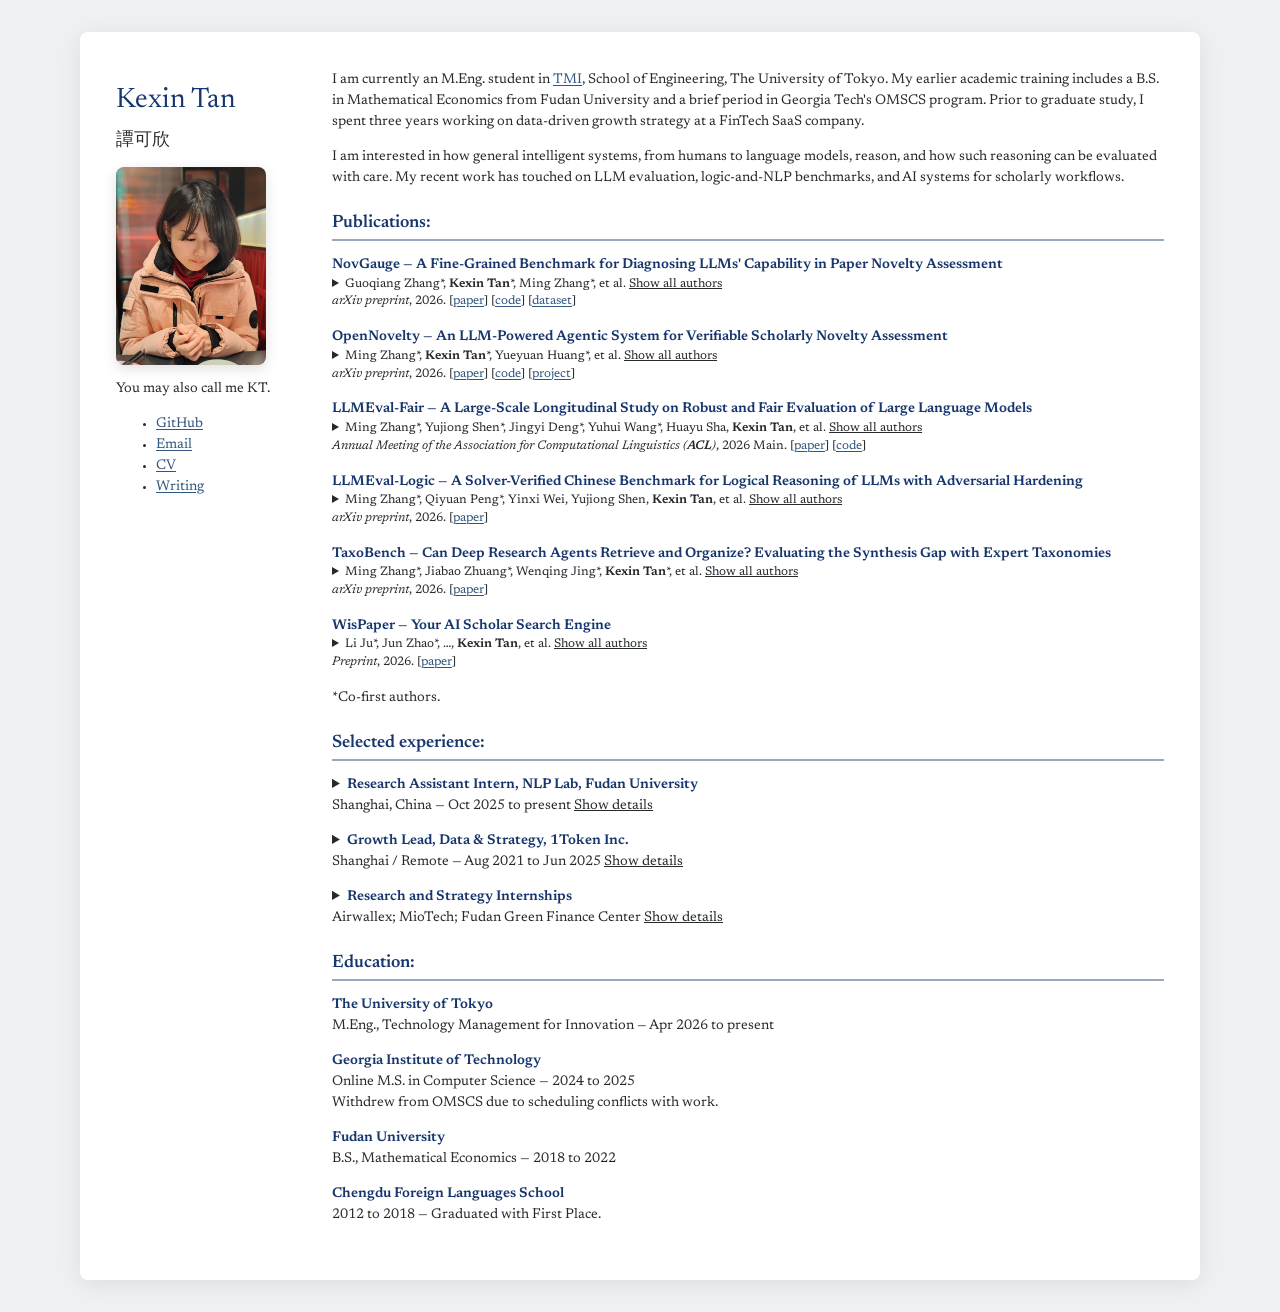
==== commit c6163e5b: "Refresh homepage design and publications" ====
--- a/index.html
+++ b/index.html
@@ -10,17 +10,17 @@
   <link rel="icon" type="image/svg+xml" href="assets/favicon.svg?v=5" />
   <link rel="preconnect" href="https://fonts.googleapis.com" />
   <link rel="preconnect" href="https://fonts.gstatic.com" crossorigin />
-  <link href="https://fonts.googleapis.com/css2?family=Noto+Sans+SC:wght@400;500;600;700&display=swap" rel="stylesheet" />
+  <link href="https://fonts.googleapis.com/css2?family=Newsreader:wght@400;500;600&amp;family=Noto+Sans+SC:wght@400;500;600&amp;display=swap" rel="stylesheet" />
 
   <meta property="og:type" content="website" />
   <meta property="og:title" content="Kexin Tan's Homepage" />
   <meta property="og:description" content="Master's student in Technology Management for Innovation at The University of Tokyo. Interested in reasoning, evaluation, and academic workflows." />
   <meta property="og:url" content="https://january-blue.github.io/" />
-  <meta property="og:image" content="https://january-blue.github.io/assets/profile.png" />
+  <meta property="og:image" content="https://january-blue.github.io/assets/profile.jpg" />
   <meta name="twitter:card" content="summary" />
   <meta name="twitter:title" content="Kexin Tan's Homepage" />
   <meta name="twitter:description" content="Master's student in Technology Management for Innovation at The University of Tokyo. Interested in reasoning, evaluation, and academic workflows." />
-  <meta name="twitter:image" content="https://january-blue.github.io/assets/profile.png" />
+  <meta name="twitter:image" content="https://january-blue.github.io/assets/profile.jpg" />
 
   <link rel="stylesheet" href="style.css" />
 </head>
@@ -30,7 +30,7 @@
     <aside class="profile">
       <h1>Kexin Tan</h1>
       <div class="name-zh" lang="zh-Hant">譚可欣</div>
-      <img class="profile-photo" src="assets/profile.png" alt="Portrait of Kexin Tan" />
+      <img class="profile-photo" src="assets/profile.jpg" alt="Portrait of Kexin Tan" />
       <p>You may also call me KT.</p>
       <ul>
         <li><a href="https://github.com/january-blue" target="_blank" rel="noopener">GitHub</a></li>
@@ -43,7 +43,7 @@
     <main class="content">
       <p>
         I am currently an <strong>M.Eng.</strong> student in
-        <a href="https://www.tmi.t.u-tokyo.ac.jp/en/" target="_blank" rel="noopener">TMI</a>,
+        <a href="https://tmi.t.u-tokyo.ac.jp/" target="_blank" rel="noopener">TMI</a>,
         School of Engineering, <strong>The University of Tokyo</strong>.
         My earlier academic training includes a <strong>B.S.</strong> in Mathematical Economics
         from <strong>Fudan University</strong> and a brief period in Georgia Tech's OMSCS program.
@@ -62,48 +62,57 @@
       <h3>Publications:</h3>
 
       <div class="publication">
-        <div><a href="https://arxiv.org/pdf/2601.01576" target="_blank" rel="noopener">OpenNovelty</a> — An LLM-Powered Agentic System for Verifiable Scholarly Novelty Assessment</div>
+        <div>NovGauge — A Fine-Grained Benchmark for Diagnosing LLMs' Capability in Paper Novelty Assessment</div>
         <details class="authors">
-          <summary>Ming Zhang*, <strong class="me">Kexin Tan</strong>*, Yueyuan Huang*, et al. <span class="author-toggle"></span></summary>
-          <div>Ming Zhang*, <strong class="me">Kexin Tan</strong>*, Yueyuan Huang*, Yujiong Shen, Chunchun Ma, Li Ju, Xinran Zhang, Yuhui Wang, Wenqing Jing, Jingyi Deng, Huayu Sha, Binze Hu, Jingqi Tong, Changhao Jiang, Yage Geng, Yuankai Ying, Yue Zhang, Zhangyue Yin, Zhiheng Xi, Shihan Dou, Tao Gui, Qi Zhang, Xuanjing Huang</div>
+          <summary><span class="author-preview">Guoqiang Zhang*, <strong class="me">Kexin Tan</strong>*, Ming Zhang*, et al.</span> <span class="author-toggle"></span></summary>
+          <div>Guoqiang Zhang*, <strong class="me">Kexin Tan</strong>*, Ming Zhang*, Li Ju, Wenqing Jing, Zhonghan Yue, Jiayi Chen, Shiqiang Wu, Shaofan Liu, Yue Zhang, Yuankai Ying, Yang Shi, Tao Gui, Qi Zhang, Xuanjing Huang</div>
         </details>
-        <div>arXiv preprint, 2026</div>
+        <div class="publication-meta"><em>arXiv preprint</em>, 2026. [<a href="https://arxiv.org/abs/2609.11234" target="_blank" rel="noopener">paper</a>] [<a href="https://github.com/Zita-Go/NovGauge" target="_blank" rel="noopener">code</a>] [<a href="https://huggingface.co/datasets/ZitaGo/NovGauge" target="_blank" rel="noopener">dataset</a>]</div>
       </div>
 
       <div class="publication">
-        <div><a href="https://arxiv.org/pdf/2508.05452" target="_blank" rel="noopener">LLMEval-Fair</a> — A Large-Scale Longitudinal Study on Robust and Fair Evaluation of Large Language Models</div>
+        <div>OpenNovelty — An LLM-Powered Agentic System for Verifiable Scholarly Novelty Assessment</div>
         <details class="authors">
-          <summary>Ming Zhang*, Yujiong Shen*, Jingyi Deng*, Yuhui Wang*, Huayu Sha, <strong class="me">Kexin Tan</strong>, et al. <span class="author-toggle"></span></summary>
-          <div>Ming Zhang*, Yujiong Shen*, Jingyi Deng*, Yuhui Wang*, Huayu Sha, <strong class="me">Kexin Tan</strong>, Qiyuan Peng, Yue Zhang, Junzhe Wang, Shichun Liu, Yueyuan Huang, Jingqi Tong, Changhao Jiang, Yilong Wu, Zhihao Zhang, Mingqi Wu, Mingxu Chai, Zhiheng Xi, Shihan Dou, Tao Gui, Qi Zhang, Xuanjing Huang</div>
+          <summary><span class="author-preview">Ming Zhang*, <strong class="me">Kexin Tan</strong>*, Yueyuan Huang*, et al.</span> <span class="author-toggle"></span></summary>
+          <div>Ming Zhang*, <strong class="me">Kexin Tan</strong>*, Yueyuan Huang*, Yujiong Shen, Chunchun Ma, Li Ju, Xinran Zhang, Yuhui Wang, Wenqing Jing, Jingyi Deng, Huayu Sha, Binze Hu, Jingqi Tong, Changhao Jiang, Yage Geng, Yuankai Ying, Yue Zhang, Zhangyue Yin, Zhiheng Xi, Shihan Dou, Tao Gui, Qi Zhang, Xuanjing Huang</div>
         </details>
-        <div>ACL 2026 Main</div>
+        <div class="publication-meta"><em>arXiv preprint</em>, 2026. [<a href="https://arxiv.org/pdf/2601.01576" target="_blank" rel="noopener">paper</a>] [<a href="https://github.com/january-blue/OpenNovelty" target="_blank" rel="noopener">code</a>] [<a href="https://opennovelty.org/" target="_blank" rel="noopener">project</a>]</div>
       </div>
 
       <div class="publication">
-        <div><a href="https://arxiv.org/pdf/2605.19597" target="_blank" rel="noopener">LLMEval-Logic</a> — A Solver-Verified Chinese Benchmark for Logical Reasoning of LLMs with Adversarial Hardening</div>
+        <div>LLMEval-Fair — A Large-Scale Longitudinal Study on Robust and Fair Evaluation of Large Language Models</div>
         <details class="authors">
-          <summary>Ming Zhang*, Qiyuan Peng*, Yinxi Wei, Yujiong Shen, <strong class="me">Kexin Tan</strong>, et al. <span class="author-toggle"></span></summary>
-          <div>Ming Zhang*, Qiyuan Peng*, Yinxi Wei, Yujiong Shen, <strong class="me">Kexin Tan</strong>, Yuhui Wang, Zhenghao Xiang, Junjie Ye, Zhangyue Yin, Zhiheng Xi, Shihan Dou, Tao Gui, Maxm Pan, Ruizhi Yang, Qi Zhang, Xuanjing Huang</div>
+          <summary><span class="author-preview">Ming Zhang*, Yujiong Shen*, Jingyi Deng*, Yuhui Wang*, Huayu Sha, <strong class="me">Kexin Tan</strong>, et al.</span> <span class="author-toggle"></span></summary>
+          <div>Ming Zhang*, Yujiong Shen*, Jingyi Deng*, Yuhui Wang*, Huayu Sha, <strong class="me">Kexin Tan</strong>, Qiyuan Peng, Yue Zhang, Junzhe Wang, Shichun Liu, Yueyuan Huang, Jingqi Tong, Changhao Jiang, Yilong Wu, Zhihao Zhang, Mingqi Wu, Mingxu Chai, Zhiheng Xi, Shihan Dou, Tao Gui, Qi Zhang, Xuanjing Huang</div>
         </details>
-        <div>arXiv preprint, 2026</div>
+        <div class="publication-meta"><em>Annual Meeting of the Association for Computational Linguistics (<strong class="venue-abbr">ACL</strong>)</em>, 2026 Main. [<a href="https://arxiv.org/pdf/2508.05452" target="_blank" rel="noopener">paper</a>] [<a href="https://github.com/llmeval/LLMEval-Fair" target="_blank" rel="noopener">code</a>]</div>
       </div>
 
       <div class="publication">
-        <div><a href="https://arxiv.org/pdf/2601.12369" target="_blank" rel="noopener">TaxoBench</a> — Can Deep Research Agents Retrieve and Organize? Evaluating the Synthesis Gap with Expert Taxonomies</div>
+        <div>LLMEval-Logic — A Solver-Verified Chinese Benchmark for Logical Reasoning of LLMs with Adversarial Hardening</div>
         <details class="authors">
-          <summary>Ming Zhang*, Jiabao Zhuang*, Wenqing Jing*, <strong class="me">Kexin Tan</strong>*, et al. <span class="author-toggle"></span></summary>
-          <div>Ming Zhang*, Jiabao Zhuang*, Wenqing Jing*, <strong class="me">Kexin Tan</strong>*, Ziyu Kong, Jingyi Deng, Yujiong Shen, Yuhui Wang, Zhenghao Xiang, Qiyuan Peng, Yuhang Zhao, Ning Luo, Renzhe Zheng, Jiahui Lin, Mingqi Wu, Long Ma, Shihan Dou, Maxm Pan, Tao Gui, Qi Zhang, Xuanjing Huang</div>
+          <summary><span class="author-preview">Ming Zhang*, Qiyuan Peng*, Yinxi Wei, Yujiong Shen, <strong class="me">Kexin Tan</strong>, et al.</span> <span class="author-toggle"></span></summary>
+          <div>Ming Zhang*, Qiyuan Peng*, Yinxi Wei, Yujiong Shen, <strong class="me">Kexin Tan</strong>, Yuhui Wang, Zhenghao Xiang, Junjie Ye, Zhangyue Yin, Zhiheng Xi, Shihan Dou, Tao Gui, Maxm Pan, Ruizhi Yang, Qi Zhang, Xuanjing Huang</div>
         </details>
-        <div>arXiv preprint, 2026</div>
+        <div class="publication-meta"><em>arXiv preprint</em>, 2026. [<a href="https://arxiv.org/pdf/2605.19597" target="_blank" rel="noopener">paper</a>]</div>
       </div>
 
       <div class="publication">
-        <div><a href="https://arxiv.org/pdf/2512.06879" target="_blank" rel="noopener">WisPaper</a> — Your AI Scholar Search Engine</div>
+        <div>TaxoBench — Can Deep Research Agents Retrieve and Organize? Evaluating the Synthesis Gap with Expert Taxonomies</div>
         <details class="authors">
-          <summary>Li Ju*, Jun Zhao*, &hellip;, <strong class="me">Kexin Tan</strong>, et al. <span class="author-toggle"></span></summary>
+          <summary><span class="author-preview">Ming Zhang*, Jiabao Zhuang*, Wenqing Jing*, <strong class="me">Kexin Tan</strong>*, et al.</span> <span class="author-toggle"></span></summary>
+          <div>Ming Zhang*, Jiabao Zhuang*, Wenqing Jing*, <strong class="me">Kexin Tan</strong>*, Ziyu Kong, Jingyi Deng, Yujiong Shen, Yuhui Wang, Zhenghao Xiang, Qiyuan Peng, Yuhang Zhao, Ning Luo, Renzhe Zheng, Jiahui Lin, Mingqi Wu, Long Ma, Shihan Dou, Maxm Pan, Tao Gui, Qi Zhang, Xuanjing Huang</div>
+        </details>
+        <div class="publication-meta"><em>arXiv preprint</em>, 2026. [<a href="https://arxiv.org/pdf/2601.12369" target="_blank" rel="noopener">paper</a>]</div>
+      </div>
+
+      <div class="publication">
+        <div>WisPaper — Your AI Scholar Search Engine</div>
+        <details class="authors">
+          <summary><span class="author-preview">Li Ju*, Jun Zhao*, &hellip;, <strong class="me">Kexin Tan</strong>, et al.</span> <span class="author-toggle"></span></summary>
           <div>Li Ju*, Jun Zhao*, Mingxu Chai, Ziyu Shen, Xiangyang Wang, Yage Geng, Chunchun Ma, Hao Peng, Guangbin Li, Tao Li, Chengyong Liao, Fu Wang, Xiaolong Wang, Junshen Chen, Rui Gong, Shijia Liang, Feiyan Li, Ming Zhang, <strong class="me">Kexin Tan</strong>, Junjie Ye, Zhiheng Xi, Shihan Dou, Tao Gui, Yuankai Ying, Yang Shi, Yue Zhang, Qi Zhang</div>
         </details>
-        <div>Preprint, 2026</div>
+        <div class="publication-meta"><em>Preprint</em>, 2026. [<a href="https://arxiv.org/pdf/2512.06879" target="_blank" rel="noopener">paper</a>]</div>
       </div>
 
       <p>*Co-first authors.</p>
@@ -115,7 +124,7 @@
           <strong>Research Assistant Intern, NLP Lab, Fudan University</strong><br />
           Shanghai, China — Oct 2025 to present <span class="experience-toggle"></span>
         </summary>
-        <div>Working on language-model evaluation and interdisciplinary benchmark research at the intersection of logic and NLP.</div>
+        <div>Language-model evaluation and interdisciplinary benchmark research at the intersection of logic and NLP.</div>
       </details>
 
       <details class="experience">
@@ -124,8 +133,7 @@
           Shanghai / Remote — Aug 2021 to Jun 2025 <span class="experience-toggle"></span>
         </summary>
         <div>
-          Led data-driven growth for an asset-management infrastructure provider serving 50+ institutions worldwide.
-          Built global institution databases, analyzed lead pipelines and funding networks, designed product-led-growth trials,
+          Served 50+ institutions worldwide. Built global institution databases, analyzed lead pipelines and funding networks, designed product-led-growth trials,
           automated cross-team workflows, and improved online growth by 150% through website and SEO optimization.
         </div>
       </details>
@@ -135,15 +143,15 @@
           <strong>Research and Strategy Internships</strong><br />
           Airwallex; MioTech; Fudan Green Finance Center <span class="experience-toggle"></span>
         </summary>
-        <div>Earlier work across operations strategy, ESG data analysis, economic research assistance, and green-finance literature review.</div>
+        <div>Operations strategy, ESG data analysis, economic research assistance, and green-finance literature review.</div>
       </details>
 
       <h3>Education:</h3>
 
-      <p><strong>The University of Tokyo</strong><br />M.Eng., Technology Management for Innovation — Apr 2026 to present</p>
-      <p><strong>Georgia Institute of Technology</strong><br />Online M.S. in Computer Science — 2024 to 2025<br />Withdrew from OMSCS due to scheduling conflicts with work.</p>
-      <p><strong>Fudan University</strong><br />B.S., Mathematical Economics — 2018 to 2022</p>
-      <p><strong>Chengdu Foreign Languages School</strong><br />2012 to 2018 — Graduated with First Place.</p>
+      <p class="education-item"><strong>The University of Tokyo</strong><br />M.Eng., Technology Management for Innovation — Apr 2026 to present</p>
+      <p class="education-item"><strong>Georgia Institute of Technology</strong><br />Online M.S. in Computer Science — 2024 to 2025<br />Withdrew from OMSCS due to scheduling conflicts with work.</p>
+      <p class="education-item"><strong>Fudan University</strong><br />B.S., Mathematical Economics — 2018 to 2022</p>
+      <p class="education-item"><strong>Chengdu Foreign Languages School</strong><br />2012 to 2018 — Graduated with First Place.</p>
     </main>
   </div>
 
--- a/style.css
+++ b/style.css
@@ -1,9 +1,40 @@
+html {
+  min-height: 100%;
+  background: #eef0f1;
+}
+
+:root {
+  --accent: #31577f;
+  --accent-strong: #17366d;
+  --accent-line: #9aa7bd;
+  --font-sans: "Newsreader", "Noto Sans SC", serif;
+}
+
 body {
-  margin-left: 16px;
-  margin-right: 16px;
-  font-family: "Noto Sans SC", sans-serif;
-  font-size: 16px;
-  line-height: normal;
+  box-sizing: border-box;
+  max-width: 1120px;
+  margin: 32px auto;
+  padding: 24px 36px 40px;
+  color: #262a2c;
+  background: #ffffff;
+  border-radius: 8px;
+  box-shadow: 0 4px 24px rgba(0, 0, 0, 0.08);
+  font-family: var(--font-sans);
+  font-size: 14px;
+  line-height: 1.5;
+}
+
+a,
+a:link,
+a:visited {
+  color: var(--accent);
+  text-decoration: underline;
+  text-decoration-thickness: 1px;
+  text-underline-offset: 2px;
+}
+
+a:hover {
+  color: var(--accent-strong);
 }
 
 h1,
@@ -20,7 +51,7 @@
 .page-shell {
   display: grid;
   grid-template-columns: 180px minmax(0, 1fr);
-  gap: 32px;
+  gap: 36px;
 }
 
 .profile {
@@ -31,21 +62,32 @@
 
 .profile h1 {
   white-space: nowrap;
+  color: var(--accent-strong);
+  font-family: var(--font-sans);
+  font-size: 28px;
+  font-weight: 400;
+  letter-spacing: 0;
 }
 
 .name-zh {
   margin-top: -1em;
   font-family: "Kaiti SC", KaiTi, STKaiti, "BiauKai", serif;
-  font-size: 20px;
+  font-size: 18px;
 }
 
 .profile-photo {
   display: block;
-  width: 140px;
-  height: 140px;
+  width: 150px;
+  height: auto;
   margin-top: 1em;
-  object-fit: cover;
-  object-position: center 22%;
+  border-radius: 8px;
+  box-shadow: 0 4px 14px rgba(0, 0, 0, 0.12);
+  transition: transform 0.2s ease, box-shadow 0.2s ease;
+}
+
+.profile-photo:hover {
+  transform: scale(1.02);
+  box-shadow: 0 7px 20px rgba(0, 0, 0, 0.16);
 }
 
 .content {
@@ -54,22 +96,48 @@
 
 .content > h3 {
   font-weight: 600;
+  font-size: 18px;
+  line-height: 1.25;
+  color: var(--accent-strong);
+  border-bottom: 2px solid var(--accent-line);
+  padding-bottom: 4px;
+  margin-top: 1.3em;
+  margin-bottom: 0.8em;
 }
 
 .publication {
-  margin-bottom: 0.75em;
+  margin-bottom: 1.15em;
+}
+
+.publication > div:first-child {
+  line-height: 1.45;
+  color: var(--accent-strong);
+  font-weight: 600;
+}
+
+.venue-abbr {
+  font-weight: 600;
 }
 
 .authors summary {
   cursor: pointer;
 }
 
+.authors,
+.publication > div:last-child {
+  font-size: 0.88em;
+  line-height: 1.45;
+}
+
+.publication-meta {
+  font-weight: 400;
+}
+
 .authors > div {
   margin-left: 1.25em;
 }
 
 .author-toggle {
-  color: #0000ee;
   text-decoration: underline;
 }
 
@@ -81,6 +149,10 @@
   content: "Hide authors";
 }
 
+.authors[open] .author-preview {
+  display: none;
+}
+
 .me {
   font-weight: 600;
 }
@@ -93,12 +165,16 @@
   cursor: pointer;
 }
 
+.experience summary strong {
+  color: var(--accent-strong);
+  font-weight: 600;
+}
+
 .experience > div {
   margin: 0.25em 0 0 1.25em;
 }
 
 .experience-toggle {
-  color: #0000ee;
   text-decoration: underline;
 }
 
@@ -108,6 +184,11 @@
 
 .experience[open] .experience-toggle::after {
   content: "Hide details";
+}
+
+.education-item > strong {
+  color: var(--accent-strong);
+  font-weight: 600;
 }
 
 /* Minimal structural rules for the writing pages. */
@@ -149,6 +230,17 @@
 }
 
 @media (max-width: 720px) {
+  html {
+    background: #ffffff;
+  }
+
+  body {
+    margin: 0;
+    padding: 16px;
+    border-radius: 0;
+    box-shadow: none;
+  }
+
   .page-shell {
     display: block;
   }
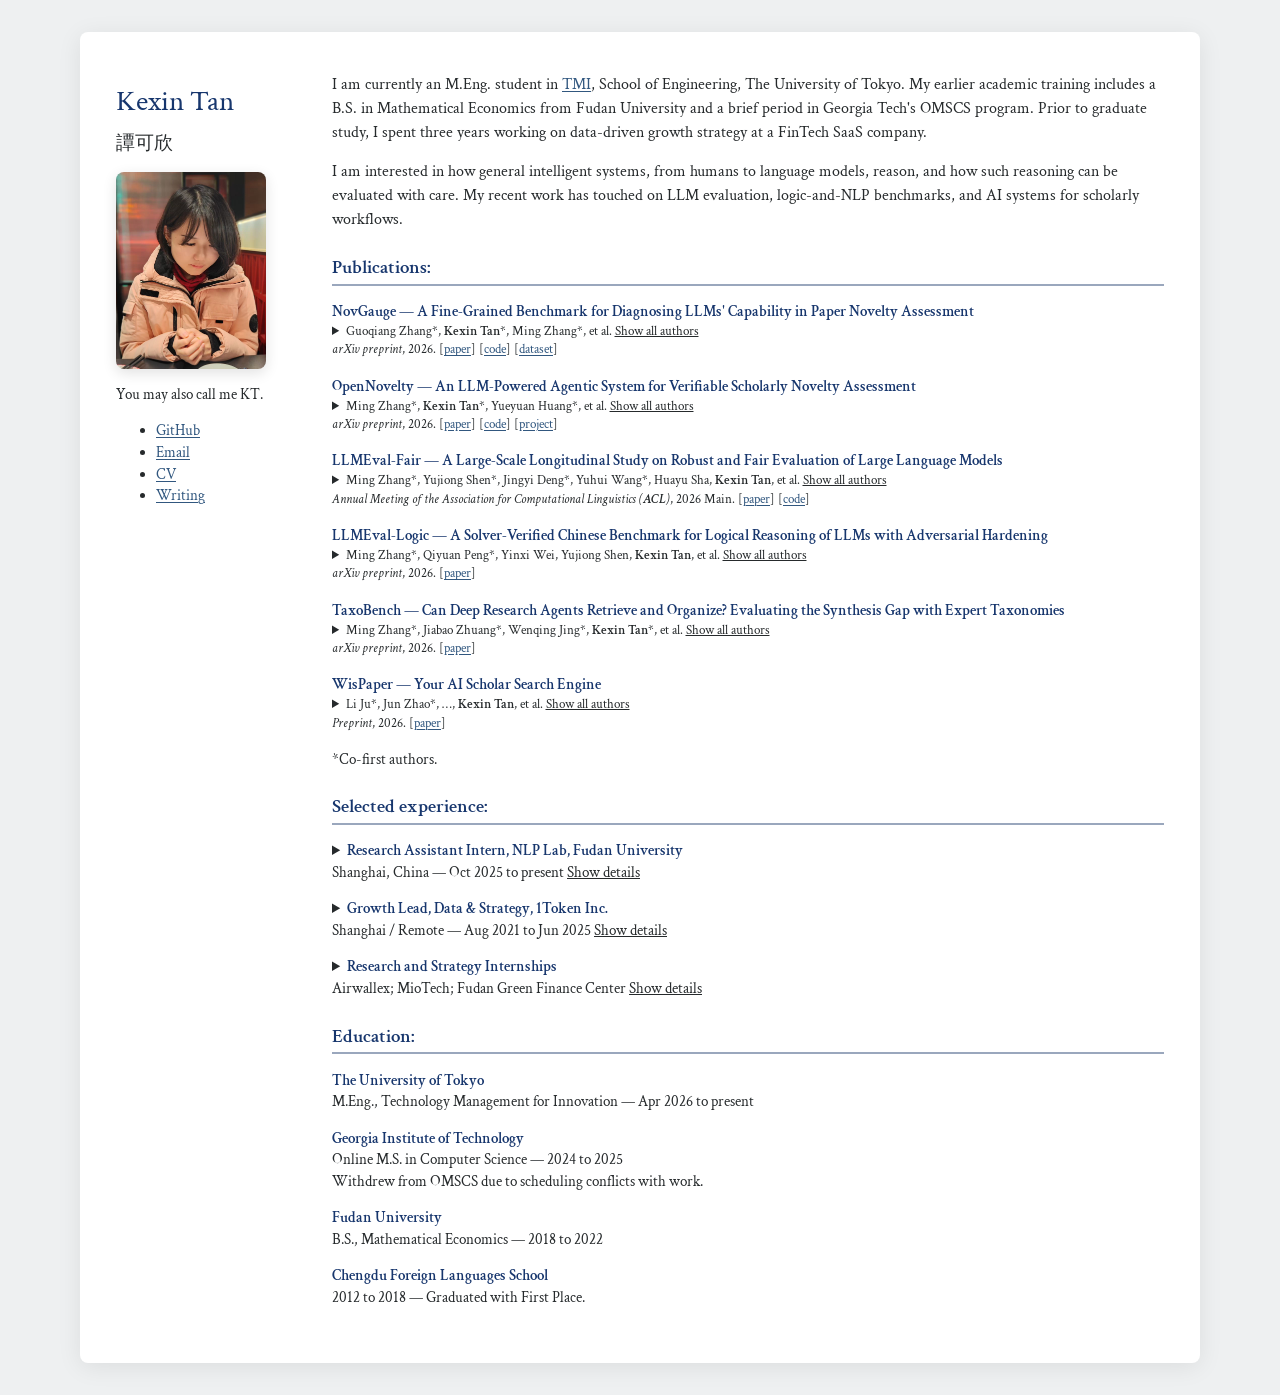
==== commit ceae7937: "Update fonts" ====
--- a/index.html
+++ b/index.html
@@ -10,7 +10,7 @@
   <link rel="icon" type="image/svg+xml" href="assets/favicon.svg?v=5" />
   <link rel="preconnect" href="https://fonts.googleapis.com" />
   <link rel="preconnect" href="https://fonts.gstatic.com" crossorigin />
-  <link href="https://fonts.googleapis.com/css2?family=Newsreader:wght@400;500;600&amp;family=Noto+Sans+SC:wght@400;500;600&amp;display=swap" rel="stylesheet" />
+  <link href="https://fonts.googleapis.com/css2?family=Crimson+Text:wght@400;600&amp;family=Noto+Sans+SC:wght@400;500;600&amp;display=swap" rel="stylesheet" />
 
   <meta property="og:type" content="website" />
   <meta property="og:title" content="Kexin Tan's Homepage" />
@@ -41,7 +41,7 @@
     </aside>
 
     <main class="content">
-      <p>
+      <p class="intro">
         I am currently an <strong>M.Eng.</strong> student in
         <a href="https://tmi.t.u-tokyo.ac.jp/" target="_blank" rel="noopener">TMI</a>,
         School of Engineering, <strong>The University of Tokyo</strong>.
@@ -51,7 +51,7 @@
         at a FinTech SaaS company.
       </p>
 
-      <p>
+      <p class="intro">
         I am interested in how general intelligent systems, from humans to language models,
         <strong>reason</strong>, and how such reasoning can be <strong>evaluated with care</strong>.
         My recent work has touched on <strong>LLM evaluation</strong>,
--- a/style.css
+++ b/style.css
@@ -7,7 +7,7 @@
   --accent: #31577f;
   --accent-strong: #17366d;
   --accent-line: #9aa7bd;
-  --font-sans: "Newsreader", "Noto Sans SC", serif;
+  --font-sans: "Crimson Text", "Noto Sans SC", serif;
 }
 
 body {
@@ -20,7 +20,7 @@
   border-radius: 8px;
   box-shadow: 0 4px 24px rgba(0, 0, 0, 0.08);
   font-family: var(--font-sans);
-  font-size: 14px;
+  font-size: 14.5px;
   line-height: 1.5;
 }
 
@@ -64,7 +64,7 @@
   white-space: nowrap;
   color: var(--accent-strong);
   font-family: var(--font-sans);
-  font-size: 28px;
+  font-size: 29px;
   font-weight: 400;
   letter-spacing: 0;
 }
@@ -72,7 +72,7 @@
 .name-zh {
   margin-top: -1em;
   font-family: "Kaiti SC", KaiTi, STKaiti, "BiauKai", serif;
-  font-size: 18px;
+  font-size: 19px;
 }
 
 .profile-photo {
@@ -94,9 +94,14 @@
   min-width: 0;
 }
 
+.intro {
+  font-size: 1.07em;
+  line-height: 1.55;
+}
+
 .content > h3 {
   font-weight: 600;
-  font-size: 18px;
+  font-size: 19px;
   line-height: 1.25;
   color: var(--accent-strong);
   border-bottom: 2px solid var(--accent-line);
